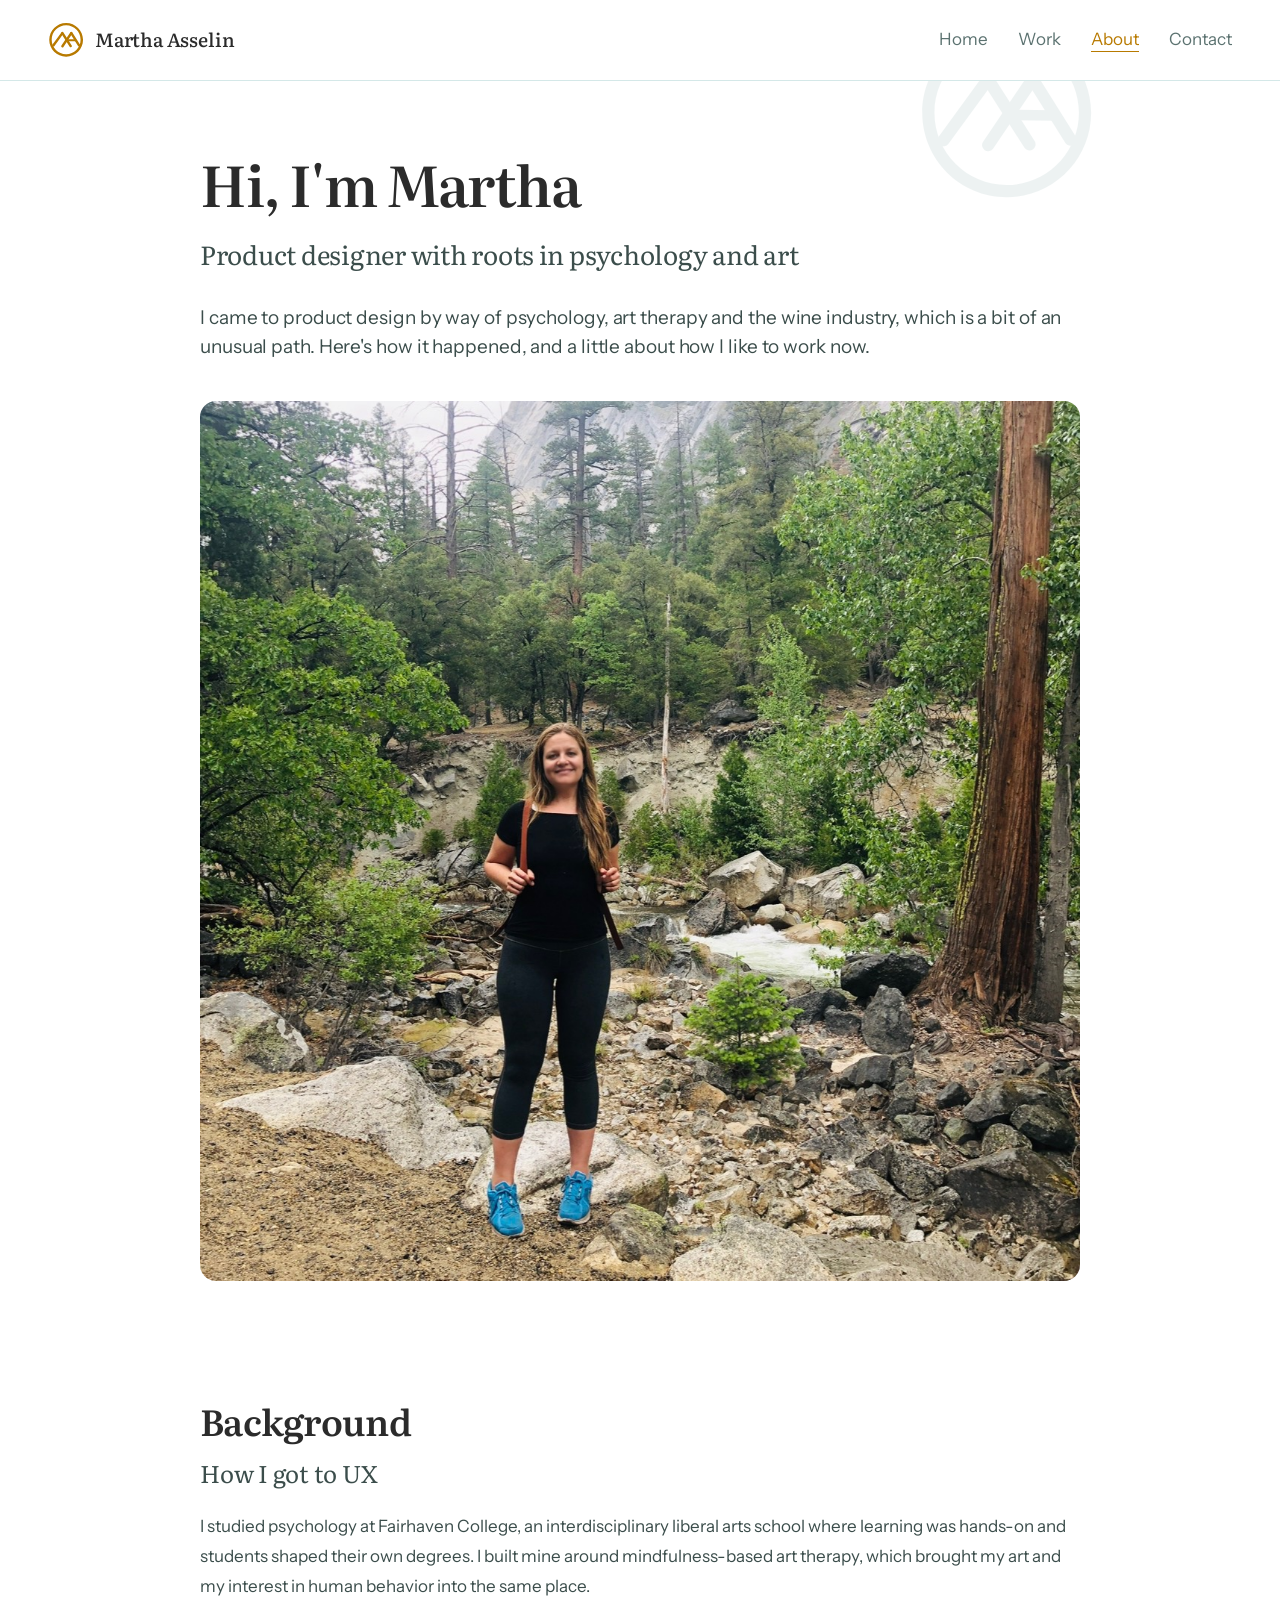
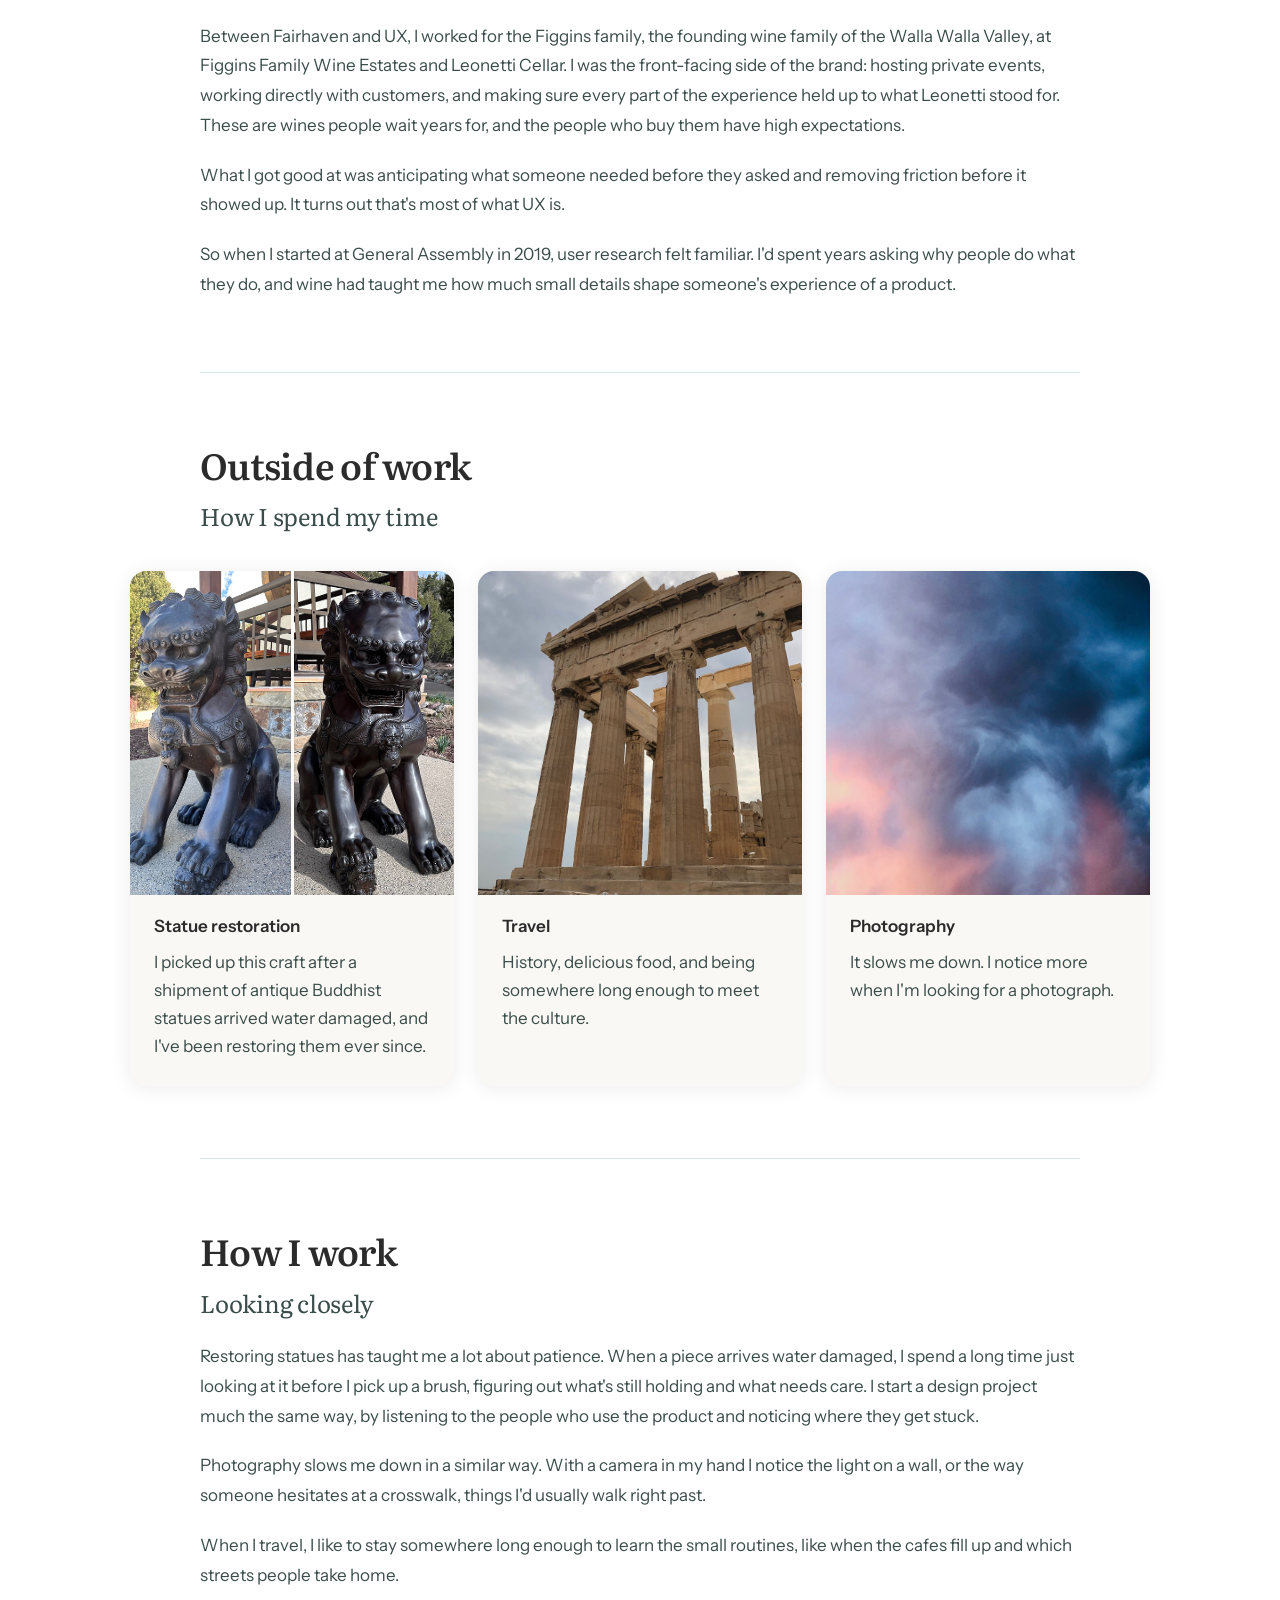
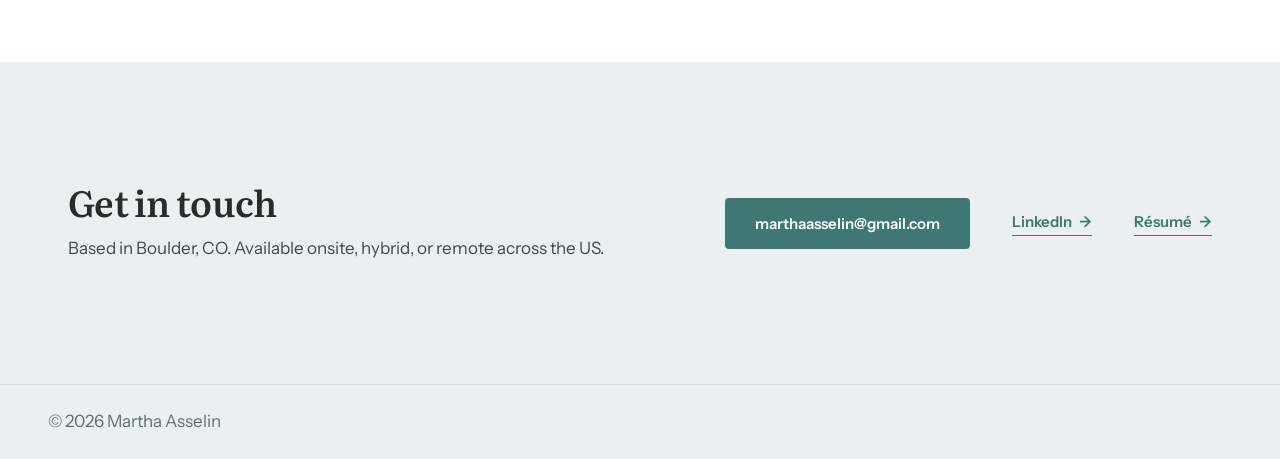
==== about.html @ d5407007 "Add View case study links to work cards, update card copy, bump CSS version Co-Authored-By: Claude S" ====
<!DOCTYPE html>
<html lang="en">
<head>
<meta charset="UTF-8">
<meta name="viewport" content="width=device-width, initial-scale=1.0">
<title>About, Martha Asselin</title>
<link rel="preconnect" href="https://fonts.googleapis.com">
<link rel="preconnect" href="https://fonts.gstatic.com" crossorigin>
<link rel="stylesheet" href="https://fonts.googleapis.com/css2?family=Literata:ital,opsz,wght@0,7..72,400;0,7..72,600;0,7..72,700;1,7..72,400&family=Instrument+Sans:wght@400;500;600&display=swap">
<link rel="stylesheet" href="assets/css/main.css?v=48">
<link rel="icon" type="image/svg+xml" href="favicon.svg">
<style>
  .outside-grid {
    display: grid;
    grid-template-columns: repeat(3, 1fr);
    gap: 24px;
  }
  .outside-card {
    border-radius: var(--radius);
    overflow: hidden;
    box-shadow: 0 2px 20px rgba(0,0,0,.08);
  }
  /* Color themes — unified warm card fill */
  .outside-card.theme-bronze,
  .outside-card.theme-earth,
  .outside-card.theme-sky    { background: #FAF8F4; }

  /* Side-by-side image pair */
  .outside-img-pair {
    display: grid;
    grid-template-columns: 1fr 1fr;
    gap: 3px;
    aspect-ratio: 1 / 1;
    overflow: hidden;
  }
  .outside-img-pair > div { overflow: hidden; }
  .outside-img-pair img {
    width: 100%; height: 100%;
    object-fit: cover;
    display: block;
    transition: transform .4s ease;
  }
  .outside-card:hover .outside-img-pair img { transform: scale(1.04); }

  /* Single image */
  .outside-img {
    width: 100%;
    aspect-ratio: 1 / 1;
    overflow: hidden;
  }
  .outside-img img {
    width: 100%; height: 100%;
    object-fit: cover;
    display: block;
    transition: transform .4s ease;
  }
  .outside-card:hover .outside-img img { transform: scale(1.04); }

  .outside-body { padding: 20px 24px 26px; }
  .outside-card h3 {
    color: var(--ink);
    line-height: 1.35;
    margin-bottom: 10px;
  }
  .outside-card p {
    line-height: 1.65;
    color: var(--slate);
    margin: 0;
  }
  @media (max-width: 720px) {
    .outside-grid { grid-template-columns: 1fr; }
  }
</style>
</head>
<body>

<nav class="nav-home" id="mainNav">
  <a href="index.html" class="nav-logo">
    <svg width="36" height="36" viewBox="0 0 1032 1034" xmlns="http://www.w3.org/2000/svg" style="display:block;flex-shrink:0;">
      <path d="M520 60.5V95.5C749.198 95.5 935 281.302 935 510.5H970H1005C1005 242.642 787.858 25.5 520 25.5V60.5ZM970 510.5H935C935 739.698 749.198 925.5 520 925.5V960.5V995.5C787.858 995.5 1005 778.358 1005 510.5H970ZM520 960.5V925.5C290.802 925.5 105 739.698 105 510.5H70H35C35 778.358 252.142 995.5 520 995.5V960.5ZM70 510.5H105C105 281.302 290.802 95.5 520 95.5V60.5V25.5C252.142 25.5 35 242.642 35 510.5H70Z" fill="#B87A00"/>
      <line x1="157.353" y1="667.597" x2="406.097" y2="326.647" stroke="#B87A00" stroke-width="70" stroke-linecap="round"/>
      <path d="M670 319.5L887 664.5" stroke="#B87A00" stroke-width="70" stroke-linecap="round" fill="none"/>
      <line x1="666.449" y1="320.587" x2="413.587" y2="695.551" stroke="#B87A00" stroke-width="70" stroke-linecap="round"/>
      <line x1="520.44" y1="522.003" x2="794.439" y2="526.018" stroke="#B87A00" stroke-width="60"/>
      <line x1="413.32" y1="318.23" x2="650.73" y2="691.18" stroke="#B87A00" stroke-width="70" stroke-linecap="round"/>
    </svg>
    <span class="nav-name">Martha Asselin</span>
  </a>
  <div class="nav-right">
    <ul class="nav-links">
      <li><a href="index.html">Home</a></li>
      <li><a href="index.html#work">Work</a></li>
      <li><a href="about.html" class="active">About</a></li>
      <li><a href="index.html#contact">Contact</a></li>
    </ul>
  </div>
  <div class="progress-bar" id="progressBar"></div>
</nav>

<!-- INTRO -->
<div class="case-hero reveal" style="padding-bottom: 16px">
  <h1 class="t-display">Hi, I'm Martha</h1>
  <p class="t-subtitle">Product designer with roots in psychology and art</p>
  <p class="lead t-intro" style="margin-bottom: 0">I came to product design by way of psychology, art therapy and the wine industry, which is a bit of an unusual path. Here's how it happened, and a little about how I like to work now.</p>
</div>

<!-- HIKING PHOTO -->
<div class="img-full reveal ab-pad" style="margin-top: 24px; max-width: var(--max); padding: 0 40px;">
  <img src="assets/images/about-hero.jpg" alt="Martha Asselin" style="width: 100%; display: block; aspect-ratio: 1 / 1; object-fit: cover; object-position: center bottom;">
</div>

<!-- BACKGROUND -->
<div class="case-section reveal" style="padding-top:64px;">
  <h2 class="t-heading">Background</h2>
  <h3 class="t-subtitle">How I got to UX</h3>
  <p class="t-body">I studied psychology at Fairhaven College, an interdisciplinary liberal arts school where learning was hands-on and students shaped their own degrees. I built mine around mindfulness-based art therapy, which brought my art and my interest in human behavior into the same place.</p>
  <p class="t-body">Between Fairhaven and UX, I worked for the Figgins family, the founding wine family of the Walla Walla Valley, at Figgins Family Wine Estates and Leonetti Cellar. I was the front-facing side of the brand: hosting private events, working directly with customers, and making sure every part of the experience held up to what Leonetti stood for. These are wines people wait years for, and the people who buy them have high expectations.</p>
  <p class="t-body">What I got good at was anticipating what someone needed before they asked and removing friction before it showed up. It turns out that's most of what UX is.</p>
  <p class="t-body">So when I started at General Assembly in 2019, user research felt familiar. I'd spent years asking why people do what they do, and wine had taught me how much small details shape someone's experience of a product.</p>
</div>

<div class="divider"><hr></div>

<!-- OUTSIDE WORK -->
<div class="case-section reveal" style="padding-bottom:16px">
  <h2 class="t-heading">Outside of work</h2>
  <h3 class="t-subtitle">How I spend my time</h3>
</div>

<div class="reveal ab-pad" style="max-width:1100px;margin:0 auto 72px;padding:0 40px;">
  <div class="outside-grid">

    <div class="outside-card theme-bronze">
      <div class="outside-img-pair">
        <div><img src="assets/images/outside-statue-1.jpg" alt="Buddhist statue restoration"></div>
        <div><img src="assets/images/outside-statue-2.jpg" alt="Buddhist statue restoration"></div>
      </div>
      <div class="outside-body">
        <h3 class="t-subhead">Statue restoration</h3>
        <p class="t-body">I picked up this craft after a shipment of antique Buddhist statues arrived water damaged, and I've been restoring them ever since.</p>
      </div>
    </div>

    <div class="outside-card theme-earth">
      <div class="outside-img">
        <img src="assets/images/outside-travel.jpg" alt="Travel in Athens, Greece">
      </div>
      <div class="outside-body">
        <h3 class="t-subhead">Travel</h3>
        <p class="t-body">History, delicious food, and being somewhere long enough to meet the culture.</p>
      </div>
    </div>

    <div class="outside-card theme-sky">
      <div class="outside-img">
        <img src="assets/images/outside-photography.jpg" alt="Photography">
      </div>
      <div class="outside-body">
        <h3 class="t-subhead">Photography</h3>
        <p class="t-body">It slows me down. I notice more when I'm looking for a photograph.</p>
      </div>
    </div>

  </div>
</div>

<div class="divider"><hr></div>

<!-- HOW I WORK -->
<div class="case-section reveal">
  <h2 class="t-heading">How I work</h2>
  <h3 class="t-subtitle">Looking closely</h3>
<p class="t-body">Restoring statues has taught me a lot about patience. When a piece arrives water damaged, I spend a long time just looking at it before I pick up a brush, figuring out what's still holding and what needs care. I start a design project much the same way, by listening to the people who use the product and noticing where they get stuck.</p>
<p class="t-body">Photography slows me down in a similar way. With a camera in my hand I notice the light on a wall, or the way someone hesitates at a crosswalk, things I'd usually walk right past.</p>
<p class="t-body">When I travel, I like to stay somewhere long enough to learn the small routines, like when the cafes fill up and which streets people take home.</p>
</div>

<section class="contact" id="contact">
  <div class="contact-inner">
    <div class="contact-left reveal">
      <h2 class="t-heading">Get in touch</h2>
      <p class="contact-sub t-body">Based in Boulder, CO. Available onsite, hybrid, or remote across the US.</p>
    </div>
    <div class="contact-actions reveal d2">
      <a href="mailto:marthaasselin@gmail.com" class="contact-email-btn t-action">marthaasselin@gmail.com</a>
      <a href="https://www.linkedin.com/in/martha-asselin/" target="_blank" rel="noopener" class="contact-text-link t-action">LinkedIn</a>
      <a href="assets/Martha_Asselin_Product_Design_Resume.pdf" target="_blank" rel="noopener" class="contact-text-link t-action">R&eacute;sum&eacute;</a>
    </div>
  </div>
</section>

<footer>
  <span>&copy; 2026 Martha Asselin</span>

</footer>

<script>
  function copyEmail() {
    navigator.clipboard.writeText('marthaasselin@gmail.com').then(() => {
      let t = document.getElementById('copyToast');
      if (!t) { t = document.createElement('div'); t.id = 'copyToast'; t.className = 'copy-toast'; document.body.appendChild(t); }
      t.textContent = 'Copied: marthaasselin@gmail.com';
      t.classList.add('show');
      clearTimeout(t._timer);
      t._timer = setTimeout(() => t.classList.remove('show'), 2400);
    }).catch(() => { window.location.href = 'mailto:marthaasselin@gmail.com'; });
  }

  window.addEventListener('scroll', () => {
    document.getElementById('mainNav').classList.toggle('scrolled', window.scrollY > 60);
    const pct = window.scrollY / (document.body.scrollHeight - window.innerHeight) * 100;
    document.getElementById('progressBar').style.width = pct + '%';
  }, { passive: true });

  const obs = new IntersectionObserver(entries => {
    entries.forEach(e => { if (e.isIntersecting) e.target.classList.add('visible'); });
  }, { threshold: 0.07, rootMargin: '0px 0px -28px 0px' });
  document.querySelectorAll('.reveal').forEach(el => obs.observe(el));
</script>
</body>
</html>
---- assets/css/main.css ----
/* ============================================================
   Martha Asselin Portfolio — Design System
   ============================================================ */

*, *::before, *::after { margin: 0; padding: 0; box-sizing: border-box; }

html { max-width: 100%; overflow-x: hidden; }
body { overflow-x: hidden; max-width: 100%; }

:root {
  /* ── Core palette ── */
  --ink:          #2B2B2B;
  --heading:      #2B2B2B;
  --slate:        #3B4D4B;
  --mist:         #5B7270;
  --teal:         #3D7872;
  --teal-light:   #4e8f8a;
  --teal-deep:    #2F625D;
  --teal-pale:    #d4e8e8;
  --gold:         #B87A00;   /* outcome numerals ≥24px; links on dark bands; logo */
  --amber-hover:  #D99A1F;   /* amber link hover on dark bands */
  --amber-deep:   #8F5D00;   /* small text links on light grounds */
  --amber-deep-hover: #7A4F00;
  --gold-pale:    #f0deb0;
  --olive:        #4a5a28;
  --olive-pale:   #dde5cc;
  --paper:        #FFFFFF;
  --cream:        #FFFFFF;
  --cream-dark:   #EDE8E1;
  --mid:          #3B4D4B;   /* alias → slate */
  --mid-on-dark:  #B2C4C2;
  --muted:        #5B7270;   /* alias → mist */
  --light:        #8AB8B3;
  --white:        #FFFFFF;
  --band:         #F2F2F2;
  --mint:         #8AB8B3;
  --on-dark:      #E8F0EF;
  --on-dark-2:    #B2C4C2;
  --on-dark-muted: #8BA3A1;
  --hairline:     #E2DDD4;
  --tag-fill:     #E4E6DF;
  --card-fill:    #FAF8F4;
  /* ── Type ── */
  --serif:        'Literata', Georgia, 'Times New Roman', serif;
  --sans:         'Instrument Sans', system-ui, -apple-system, sans-serif;
  /* ── Unified radius ── */
  --radius:       16px;
  /* ── Spacing ── */
  --section-gap:  120px;
  --gutter:        48px;
  --sub-gap:       72px;
  --content-gap:   64px;
  /* ── Case study layout ── */
  --max:          960px;
  --home-max:     1240px;
  --case-gutter:   40px;
  /* ── Surface tint ── */
  --surface-tint: #EAF0F0;
}

html { scroll-behavior: smooth; }
body {
  background: #ffffff; color: var(--slate);
  font-family: var(--sans); font-size: 17px; font-weight: 400; line-height: 1.75;
  overflow-x: hidden; cursor: default;
  -webkit-font-smoothing: antialiased; text-rendering: optimizeLegibility;
}
a, button, label, [role="button"] { cursor: default; }


/* ============================================================
   FOCUS STATES
   ============================================================ */
:focus { outline: none; }
:focus-visible {
  outline: 2px solid var(--teal);
  outline-offset: 2px;
  border-radius: 2px;
}

/* ============================================================
   PROGRESS BAR
   ============================================================ */
.progress-bar {
  position: fixed; top: 0; left: 0; height: 2px;
  background: var(--gold);
  z-index: 200; width: 0%; transition: width .1s linear;
}


/* ============================================================


/* ============================================================
   NAV — Homepage (fixed)
   ============================================================ */
nav.nav-home {
  display: flex; justify-content: space-between; align-items: center;
  padding: 22px max(var(--gutter), calc((100vw - 1400px) / 2 + var(--gutter)));
  border-bottom: 1px solid var(--teal-pale);
  background: var(--white);
  position: fixed; top: 0; left: 0; right: 0; z-index: 100;
  transition: box-shadow .35s, background .35s;
}
nav.nav-home.scrolled {
  box-shadow: 0 1px 0 var(--teal-pale), 0 4px 28px rgba(26,40,40,.07);
  background: rgba(255,255,255,.96);
  backdrop-filter: blur(14px);
}
.nav-logo { display: flex; align-items: center; gap: 11px; text-decoration: none; }
.nav-logo svg { }
.nav-name { font-family: var(--serif); font-size: 19px; font-weight: 500; letter-spacing: -0.01em; color: var(--ink); }
.nav-right { display: flex; align-items: center; gap: 40px; }
.nav-links { display: flex; gap: 30px; list-style: none; }
.nav-links a { color: var(--mist); text-decoration: none; position: relative; padding-bottom: 3px; transition: color .15s ease; }
.nav-links a::after { content: ''; position: absolute; bottom: 0; left: 0; width: 0; height: 1px; background: currentColor; transition: width .25s ease; }
.nav-links a:hover { color: var(--gold); }
.nav-links a:hover::after { width: 100%; }
.nav-links a.active { color: var(--gold); }
.nav-links a.active::after { width: 100%; }
.nav-dot { width: 7px; height: 7px; border-radius: 50%; background: var(--gold); animation: pulse 2.5s ease-in-out infinite; }
@keyframes pulse { 0%,100%{opacity:1;transform:scale(1)} 50%{opacity:.4;transform:scale(.8)} }


/* ============================================================
   NAV — Case Study (sticky)
   ============================================================ */
nav.nav-case {
  display: flex; justify-content: space-between; align-items: center;
  padding: 20px var(--gutter);
  border-bottom: 1px solid var(--teal-pale);
  background: var(--white);
  position: sticky; top: 0; z-index: 100;
}
.nav-back {
  color: var(--heading); text-decoration: none;
  display: flex; align-items: center; gap: 8px; transition: color .2s;
}
.nav-back:hover { color: var(--gold); }
.nav-back::before { content: '←'; font-size: 14px; display: inline-block; transition: transform .25s cubic-bezier(.34,1.56,.64,1); }
.nav-back:hover::before { transform: translateX(-4px); }
.nav-case-name {
  color: var(--ink); letter-spacing: -.01em; text-decoration: none;
  display: flex; align-items: center; gap: 10px;
}
.nav-case-name svg { flex-shrink: 0; }
.nav-next {
  color: var(--heading); text-decoration: none;
  display: flex; align-items: center; gap: 8px; transition: color .2s;
}
.nav-next:hover { color: var(--gold); }
.nav-next::after { content: '→'; font-size: 14px; display: inline-block; transition: transform .25s cubic-bezier(.34,1.56,.64,1); }
.nav-next:hover::after { transform: translateX(4px); }


/* ============================================================
   REVEAL
   ============================================================ */
.reveal { opacity: 0; transform: translateY(24px); transition: opacity .7s ease, transform .7s ease; }
.reveal.visible { opacity: 1; transform: translateY(0); }
.d1 { transition-delay: .1s; }
.d2 { transition-delay: .22s; }
.d3 { transition-delay: .34s; }
.d4 { transition-delay: .46s; }


/* ============================================================
   HERO
   ============================================================ */
.hero-wrap { max-width: var(--home-max); margin: 0 auto; padding: 0 var(--gutter); }
.hero {
  display: grid; grid-template-columns: 1fr 300px; gap: 64px;
  align-items: center; padding: 120px 0 0;
}
.hero-left {
  display: flex; flex-direction: column; margin-bottom: 48px;
}
.hero-left > * { margin-top: 0; margin-bottom: 0; }

@keyframes fadeUp { from{opacity:0;transform:translateY(18px)} to{opacity:1;transform:translateY(0)} }

.hero h1 {
  margin: 0 0 28px; max-width: 660px;
  color: var(--ink); opacity: 0; animation: fadeUp .8s .35s forwards;
}
.hero h1 em { font-style: normal; color: inherit; font-weight: 600; }

.hero-sub {
  color: var(--slate); max-width: 480px; margin: 0;
  opacity: 0; animation: fadeUp .7s .6s forwards;
}
.hero-ctas {
  display: flex; gap: 20px; align-items: center;
  opacity: 0; animation: fadeUp .7s .78s forwards;
}

.btn-primary {
  background: var(--teal); color: var(--white); padding: 15px 32px;
  text-decoration: none;
  display: inline-flex; align-items: center;
  border-radius: 4px; border: none;
  transition: background .25s ease, transform .22s cubic-bezier(.34,1.56,.64,1), box-shadow .25s ease;
}
.btn-primary:hover {
  background: var(--teal-light);
  transform: translateY(-2px);
  box-shadow: 0 8px 20px rgba(45,107,107,.28);
}
.btn-primary:active {
  transform: scale(0.97);
  transition-duration: .08s;
  box-shadow: none;
}
.btn-primary span { position: static; }

.btn-secondary {
  color: var(--teal); text-decoration: none;
  display: inline-flex; align-items: center; gap: 6px;
  border: 1px solid #d6d0c5; border-radius: 4px;
  transition: color .2s; white-space: nowrap;
}
.btn-secondary::after { content: '→'; font-size: 15px; display: inline-block; transition: transform .25s cubic-bezier(.34,1.56,.64,1); }
.btn-secondary:hover { color: var(--gold); }
.btn-secondary:hover::after { transform: translateX(5px); }


/* ============================================================
   HERO PHOTO
   ============================================================ */
.hero-photo-wrap { position: relative; opacity: 0; animation: fadeUp .9s .35s forwards; display: flex; flex-direction: column; margin-top: 40px; }
.photo-clip { overflow: hidden; border-radius: var(--radius); position: relative; flex: 1; border: 1px solid var(--teal-pale); }
.hero .photo-clip { max-height: 380px; }
.hero-photo { width: 100%; height: 100%; object-fit: cover; object-position: center top; display: block; }

.photo-overlay {
  position: absolute; inset: 0;
  background: linear-gradient(to top, rgba(26,40,40,.65) 0%, rgba(26,40,40,.18) 55%, transparent 100%);
  border-radius: var(--radius); opacity: 0; transition: opacity .4s ease;
  display: flex; flex-direction: column; justify-content: flex-end;
  padding: 28px; pointer-events: none;
}
.photo-clip:hover .photo-overlay { opacity: 1; }

.overlay-card {
  transform: translateY(12px);
  transition: transform .4s cubic-bezier(.22,1,.36,1), opacity .4s ease;
  opacity: 0; padding-left: 4px;
}
.photo-clip:hover .overlay-card { transform: translateY(0); opacity: 1; }

.overlay-tags { display: flex; gap: 8px; flex-wrap: wrap; }


/* ============================================================
   WORK SECTION
   ============================================================ */
.section { padding: var(--section-gap) var(--gutter); max-width: var(--home-max); margin: 0 auto; }
.section-header { margin-bottom: 40px; }
.section-header h2 { color: var(--ink); margin-bottom: 0; }




.proj-tags { display: flex; gap: 7px; margin-bottom: 13px; flex-wrap: wrap; }
.tag {
  color: var(--teal-deep); background: var(--tag-fill); border: none;
  padding: 5px 12px; border-radius: 3px;
}

.proj-title { margin-bottom: 11px; color: var(--ink); }
.proj-desc { color: var(--slate); max-width: 450px; }
.proj-meta { color: var(--mist); margin-top: 15px; }
.proj-arrow { position: absolute; top: 10px; right: 10px; font-size: 18px; color: var(--gold); opacity: 0; transition: all .25s; }

.proj-visual {
  height: 240px; border-radius: var(--radius); overflow: hidden;
  position: relative; transition: transform .35s ease, box-shadow .35s ease;
  background: var(--cream-dark);
}
.proj-visual img { position: absolute; inset: 0; width: 100%; height: 100%; object-fit: cover; object-position: center top; display: block; }
.vis-01 { background: #f6f6f6; }
.proj-visual.vis-01 img { inset: 24px; width: calc(100% - 48px); height: calc(100% - 48px); object-fit: contain; object-position: center; }
.vis-02 { background: var(--olive-pale); }
.vis-03 { background: var(--gold-pale); }


/* ============================================================
   SELECTED WORK — ROW CARDS
   ============================================================ */
.work-intro { max-width: 720px; padding-bottom: 32px; }
.work-intro .eyebrow { margin-bottom: 16px; }
.work-intro h2 { color: var(--ink); margin: 0 0 16px; }
.work-intro-body { color: var(--slate); margin: 0; }

.work-row {
  display: grid; gap: 44px; align-items: center;
  padding: 40px;
  background: var(--white);
  border: 1px solid var(--teal-pale);
  border-radius: 12px;
  min-height: 270px;
  margin-bottom: 12px;
  box-shadow: inset 3px 0 0 transparent;
  transition: background-color 0.25s ease, box-shadow 0.25s ease, opacity 0.7s ease, transform 0.7s ease;
  cursor: pointer;
  text-decoration: none; color: inherit;
}
.work-row:hover { background: var(--surface-tint); }
.work-row:active { background: #E1EAEA; }
.work-row:focus-visible { background: var(--surface-tint); outline: 2px solid var(--teal); outline-offset: 2px; }
.work-row--odd  { grid-template-columns: 1fr 420px; }
.work-row--even { grid-template-columns: 420px 1fr; }
.work-row--odd:hover  .row-text { transform: translateX(6px); }
.work-row--even:hover .row-text { transform: translateX(-6px); }

.row-text { display: flex; flex-direction: column; gap: 15px; transition: transform 0.25s ease; }
.row-tags { display: flex; gap: 7px; flex-wrap: wrap; }
.row-tag {
  color: var(--teal-deep); background: var(--tag-fill);
  padding: 5px 12px; border-radius: 3px;
}
.row-text h3 { color: var(--ink); margin: 0; }
.row-text p { color: var(--slate); margin: 0; }
.row-outcome { display: flex; align-items: baseline; gap: 10px; padding-top: 3px; }
.row-outcome-num { color: var(--gold); }
.row-outcome-label { color: var(--slate); }
.row-status { display: flex; align-items: center; gap: 9px; padding-top: 3px; }
.status-dot { width: 7px; height: 7px; border-radius: 50%; background: var(--teal); flex-shrink: 0; }
.status-label { color: var(--slate); }
.row-link-row { display: flex; align-items: center; gap: 20px; padding-top: 7px; }
.case-link {
  color: var(--teal); text-decoration: none;
  border-bottom: 1px solid var(--teal); padding-bottom: 3px;
  display: inline-flex; align-items: center; gap: 7px;
  transition: color .15s ease, border-color .15s ease;
}
.case-link::after { content: '→'; display: inline-block; transition: transform .2s ease; }
.case-link:hover,
.work-row:hover .case-link { color: var(--gold); border-color: var(--gold); }
.case-link:hover::after,
.work-row:hover .case-link::after { transform: translateX(4px); }
.case-link:active { color: var(--gold); border-color: var(--gold); }
.row-meta { color: var(--mist); }
.row-image { align-self: stretch; overflow: hidden; border-radius: var(--radius); }
.row-img {
  width: 100%; height: 100%; min-height: 280px;
  object-fit: cover; object-position: center;
  display: block;
  transition: transform 0.25s ease;
}
.work-row:hover .row-img { transform: scale(1.04); }


/* ============================================================
   APPROACH
   ============================================================ */
.approach { background: var(--band); color: var(--ink); padding: var(--section-gap) var(--gutter); }
.approach-inner { max-width: var(--home-max); margin: 0 auto; padding: 0 var(--gutter); display: grid; grid-template-columns: 1fr 1fr; gap: 88px; align-items: start; }
.approach h2 { color: var(--ink); }
.approach h2 em { font-style: normal; color: inherit; font-weight: 600; }
.approach-right p { color: var(--slate); margin-bottom: 22px; }
.approach-right p strong { color: var(--ink); font-weight: 500; }
.approach-pills { display: flex; flex-wrap: wrap; gap: 8px; margin-top: 32px; }
.pill {
  border: 1px solid rgba(0,0,0,.16); color: var(--slate);
  padding: 5px 14px; border-radius: 20px;
  background: transparent; cursor: default;
}


/* ============================================================
   HOMEPAGE SKILLS SECTION
   ============================================================ */
.hp-skills { background: var(--cream); padding: var(--section-gap) 0; }
.hp-skills-inner { max-width: var(--home-max); margin: 0 auto; padding: 0 var(--gutter); }
.hp-skills h2 { color: var(--heading); margin-bottom: 40px; }
.hp-skills .skills-grid { display: grid; grid-template-columns: 1fr 1fr; gap: 20px; margin-top: 0; }
.hp-skills .skill-card {
  background: var(--white); border: 1px solid var(--teal-pale);
  border-radius: 16px; padding: 32px;
}
.hp-skills .skill-header {
  display: flex; align-items: center; gap: 12px; margin-bottom: 14px;
}
.hp-skills .skill-header svg { width: 22px; height: 22px; flex-shrink: 0; color: var(--teal-deep); }
.hp-skills .skill-title { color: var(--ink); margin-bottom: 0; }
.hp-skills .skill-desc { color: var(--slate); }

@media (max-width: 768px) {
  .hp-skills-inner { padding: 0 24px; }
  .hp-skills .skills-grid { grid-template-columns: 1fr; }
  .hp-skills .skill-card { padding: 24px; }
}
@media (max-width: 390px) {
  .hp-skills-inner { padding: 0 20px; }
  .hp-skills .skill-card { padding: 20px; }
}


/* ============================================================
   ABOUT STRIP
   ============================================================ */
.about-strip {
  padding: 88px var(--gutter); max-width: var(--home-max); margin: 0 auto;
  display: grid; grid-template-columns: 1fr; gap: 64px;
  align-items: center; border-bottom: 1px solid var(--teal-pale);
}
.about-photo { width: 100%; aspect-ratio: 1/1; object-fit: cover; object-position: center top; border-radius: var(--radius); transform: scaleX(-1); transition: none !important; }
.about-right h3, .about-right h2 { margin-bottom: 18px; color: var(--ink); }
.about-right h3 em, .about-right h2 em { font-style: normal; color: inherit; font-weight: 600; }
.about-right p { color: var(--slate); margin-bottom: 16px; }
.about-link {
  color: var(--teal-deep); text-decoration: none;
  display: inline-flex; align-items: center; gap: 7px;
  border-bottom: 1px solid var(--teal-deep); padding-bottom: 3px;
  transition: color .15s ease, border-color .15s ease;
}
.about-link::after { content: '→'; display: inline-block; transition: transform .2s ease; }
.about-link:hover { color: var(--gold); border-color: var(--gold); }
.about-link:hover::after { transform: translateX(4px); }
.about-link:active { color: var(--gold); border-color: var(--gold); }


/* ============================================================
   CONTACT
   ============================================================ */
.contact {
  background: var(--surface-tint);
  padding: var(--section-gap) 0;
}
.contact-inner {
  max-width: var(--home-max); margin: 0 auto; padding: 0 var(--gutter);
  display: grid; grid-template-columns: 1fr auto; gap: 60px; align-items: center;
}
.contact-left h2 { margin-bottom: 12px; color: var(--ink); }
.contact-sub { color: var(--slate); margin: 0; }
.contact-actions { display: flex; align-items: center; gap: 42px; flex-shrink: 0; }
.contact-email-btn {
  display: inline-block;
  background: var(--teal); color: var(--paper);
  padding: 15px 30px; border-radius: 4px;
  text-decoration: none; white-space: nowrap;
  transition: background .2s ease;
}
.contact-email-btn:hover { background: var(--teal-deep); }
.contact-text-link {
  color: var(--teal); text-decoration: none;
  display: inline-flex; align-items: center; gap: 7px;
  border-bottom: 1px solid var(--teal); padding-bottom: 3px;
  transition: color .15s ease, border-color .15s ease;
}
.contact-text-link::after { content: '→'; display: inline-block; transition: transform .2s ease; }
.contact-text-link:hover { color: var(--gold); border-color: var(--gold); }
.contact-text-link:hover::after { transform: translateX(4px); }
.contact-text-link:active { color: var(--gold); border-color: var(--gold); }





/* ============================================================
   FOOTER
   ============================================================ */
footer {
  background: var(--surface-tint); padding: 22px var(--gutter);
  display: flex; justify-content: space-between; align-items: center;
  color: var(--mist);
  border-top: 1px solid #CADAD7;
}
.footer-linkedin {
  color: var(--teal-deep); text-decoration: none;
  display: inline-flex; align-items: center; gap: 7px;
  border-bottom: 1px solid var(--teal-deep); padding-bottom: 3px;
  transition: color .15s ease, border-color .15s ease;
}
.footer-linkedin:hover { color: var(--gold); border-color: var(--gold); }


/* ============================================================
   TYPE SYSTEM — 13 roles
   ============================================================ */

/* Serif — 24px and above only */
.t-display  { font: 600 clamp(40px, 4.5vw, 56px)/1.05 var(--serif); letter-spacing: -0.025em; color: var(--ink); }
.t-heading  { font: 600 clamp(28px, 3vw, 36px)/1.1 var(--serif); letter-spacing: -0.02em; color: var(--ink); }
.t-title    { font: 600 clamp(24px, 2.4vw, 28px)/1.2 var(--serif); letter-spacing: -0.015em; color: var(--ink); }
.t-subtitle { font: 400 24px/1.3 var(--serif); letter-spacing: -0.01em; color: var(--slate); }
.t-display + .t-subtitle { font-size: clamp(24px, 2.2vw, 26px); }
.t-quote    { font: italic 400 clamp(24px, 2.2vw, 26px)/1.35 var(--serif); letter-spacing: -0.01em; color: var(--ink); }
.t-numeral  { font: 600 30px/1 var(--serif); color: var(--gold); }

/* Sans — unchanged */
.t-intro    { font: 400 19px/1.55 var(--sans); letter-spacing: -0.005em; color: var(--slate); }
.t-body     { font: 400 17px/1.75 var(--sans); color: var(--slate); }
.t-subhead  { font: 600 17px/1.4 var(--sans); color: var(--ink); }
.t-label    { font: 600 15px/1.4 var(--sans); color: var(--ink); }
.t-action   { font: 600 15px/1.4 var(--sans); }
.t-nav      { font: 500 14px/1.4 var(--sans); }
.t-meta     { font: 400 13px/1.6 var(--sans); letter-spacing: 0.02em; color: var(--mist); }
.t-strip    { font: 600 12px/1.4 var(--sans); letter-spacing: 0.06em; text-transform: uppercase; color: var(--mist); }

/* On dark bands */
.on-dark .t-display,
.on-dark .t-heading,
.on-dark .t-title,
.on-dark .t-quote    { color: var(--ink); }
.on-dark .t-subtitle { color: var(--slate); }
.on-dark .t-body,
.on-dark .t-intro    { color: var(--slate); }
.on-dark .t-label    { color: var(--teal-deep); }

@media (max-width: 390px) {
  .t-display  { font-size: 40px; }
  .t-heading  { font-size: 28px; }
  .t-title, .t-subtitle { font-size: 24px; }
  .t-intro    { font-size: 18px; }
  .t-body     { font-size: 16px; }
}

.case-hero { max-width: var(--max); margin: 0 auto; padding: calc(82px + var(--sub-gap)) var(--case-gutter) 48px; position: relative; overflow: visible; }
.case-hero::before {
  content: '';
  position: absolute; top: 24px; right: 24px;
  width: 180px; height: 180px;
  background: url('../images/ma-mark-teal.svg') center / contain no-repeat;
  opacity: 0.08;
  pointer-events: none;
}
.case-hero h1 { margin-bottom: 24px; color: var(--ink); }
.case-hero h1 em { font-style: normal; color: inherit; }
.case-hero .t-subtitle { margin: 0 0 32px; }
.case-hero .lead { max-width: none; margin-bottom: 48px; }

.meta-row { display: grid; grid-template-columns: repeat(4,1fr); border-top: 1px solid var(--teal-pale); border-bottom: 1px solid var(--teal-pale); }
.meta-item { padding: 20px 0; border-right: 1px solid var(--teal-pale); }
.meta-item:last-child { border-right: none; }
.meta-label { color: var(--mist); margin-bottom: 6px; }
.meta-value { color: var(--slate); line-height: 1.5; }

/* Hero — widest, anchors the page */
.img-full { max-width: 1100px; margin: 56px auto; padding: 0 var(--case-gutter); overflow: hidden; }
.img-full img { width: 100%; display: block; border-radius: var(--radius); }

/* Multi-state mockup spreads */
.img-wide { max-width: 920px; margin: 48px auto; padding: 0 var(--case-gutter); overflow: hidden; }
.img-wide img { width: 100%; display: block; border-radius: var(--radius); }

/* Single screen / portrait mockup */
.img-contained { max-width: 640px; margin: 40px auto; padding: 0 var(--case-gutter); }
.img-contained img { width: 100%; display: block; border-radius: var(--radius); }
.img-caption { color: var(--mist); line-height: 1.5; margin-top: 12px; text-align: left; }
/* Figure captions hidden for now. The text stays in each page; delete this rule to bring them back. Captions marked .keep stay visible. */
.img-caption:not(.keep) { display: none; }

.img-two { max-width: var(--max); margin: 40px auto; padding: 0 var(--case-gutter); display: grid; grid-template-columns: 1fr 1fr; gap: 16px; }
.img-two img { width: 100%; display: block; border-radius: var(--radius); }

/* Brand / supporting illustrations */
.img-brand { max-width: var(--max); margin: 32px auto 48px; padding: 0 var(--case-gutter); }
.img-brand img { width: 100%; display: block; border-radius: var(--radius); }

/* Persona card */
.persona-wrap { max-width: var(--max); margin: 0 auto 48px; padding: 0 var(--case-gutter); }
.persona-card { background: var(--cream); border-radius: var(--radius); padding: 40px; }
.persona-top { display: flex; align-items: center; gap: 28px; margin-bottom: 32px; }
.persona-photo { width: 200px; height: 200px; border-radius: 50%; object-fit: cover; flex-shrink: 0; }
.persona-tag { color: var(--teal); margin-bottom: 8px; }
.persona-name { color: var(--ink); margin-bottom: 8px; }
.persona-role { color: var(--slate); margin: 0; }
.persona-stats { display: grid; grid-template-columns: repeat(3, 1fr); border-top: 1px solid var(--teal-pale); border-bottom: 1px solid var(--teal-pale); padding: 24px 0; margin-bottom: 28px; }
.persona-stat { padding: 0 24px; }
.persona-stat:first-child { padding-left: 0; }
.persona-stat + .persona-stat { border-left: 1px solid var(--teal-pale); }
.persona-stat-label { color: var(--heading); margin-bottom: 6px; }
.persona-stat-value { color: var(--ink); margin: 0; }
.persona-quote { color: var(--mid); margin: 0; }

/* Competitive audit */
.comp-audit { max-width: var(--max); margin: 0 auto 48px; padding: 0 var(--case-gutter); }
.comp-audit-label { color: var(--heading); margin-bottom: 20px; }
.comp-audit-grid { display: grid; grid-template-columns: repeat(3, 1fr); gap: 16px; }
.comp-card { background: var(--cream); border-radius: var(--radius); padding: 28px 22px; }
.comp-stat { margin-bottom: 12px; line-height: 1; }
.comp-num { color: var(--gold); letter-spacing: -.03em; }
.comp-denom { color: var(--mid); }
.comp-finding { color: var(--mid); line-height: 1.6; margin: 0; }

/* Research charts */
.charts-grid { display: grid; grid-template-columns: 1fr; gap: 32px; max-width: var(--max); margin: 0 auto 48px; padding: 0 var(--case-gutter); }
.chart-card { background: var(--cream); border-radius: var(--radius); padding: 36px 32px 28px; }
.chart-kicker { color: var(--heading); margin-bottom: 24px; text-align: left; }
.chart-canvas-wrap { position: relative; height: 340px; }
.chart-card .img-caption { text-align: center; margin-top: 16px; }

.case-section { max-width: var(--max); margin: 0 auto; padding: 0 var(--case-gutter) var(--sub-gap); }
.case-section h2,
.reflection h2              { margin: 0 0 16px; }
.case-section h2 em,
.reflection h2 em           { font-style: normal; color: inherit; }
h2 + .t-subtitle            { margin: 0 0 24px; }
.case-section p + .t-subtitle,
.case-section figure + .t-subtitle,
.case-section div + .t-subtitle { margin-top: var(--content-gap); }
.case-section .t-subtitle   { margin-bottom: 24px; }
.case-section p { color: var(--slate); margin-bottom: 20px; }
.case-section p strong { color: var(--ink); font-weight: 600; }
.case-section p:last-child { margin-bottom: 0; }

.divider { max-width: var(--max); margin: 0 auto var(--sub-gap); padding: 0 var(--case-gutter); }
.divider hr { border: none; border-top: 1px solid var(--teal-pale); }

.ai-callout { background: #F6F2EB; color: var(--ink); border-left: 3px solid var(--teal); border-radius: var(--radius); padding: 24px 28px; margin: 28px 0; }
.ai-label { color: var(--teal-deep); margin-bottom: 10px; display: flex; align-items: center; gap: 7px; }
.ai-callout p { color: var(--slate); margin: 0; }
.ai-callout p strong { color: var(--ink); font-weight: 600; }

.pull-quote { margin: 28px 0; }
.pull-quote p { color: var(--ink); margin: 0; }

.decisions { margin-top: 28px; }
.decision { padding: 24px 0; border-bottom: 1px solid var(--teal-pale); }
.decision:last-child { border-bottom: none; }
.decision .t-label          { margin-bottom: 8px; }
.decision h3,
.decision h4                { margin: 0 0 8px; color: var(--ink); }
.decision h3 em,
.decision h4 em             { font-style: normal; color: inherit; }
.decision p { color: var(--slate); margin: 0; }

.metric-list { display: grid; grid-template-columns: 1fr 1fr; gap: 10px; margin: 24px 0; }
.metric-item {
  background: var(--white); border: 1px solid var(--teal-pale); border-radius: 10px;
  padding: 12px 16px; color: var(--ink);
  display: flex; align-items: center; gap: 10px;
}
.metric-item::before { content: ''; width: 6px; height: 6px; border-radius: 50%; background: var(--teal-light); flex-shrink: 0; }

.outcomes-grid { display: grid; grid-template-columns: 1fr 1fr; gap: 14px; margin-top: 28px; }
.outcome-card { background: var(--white); border: 1px solid var(--teal-pale); border-radius: var(--radius); padding: 24px; }
.outcome-num { color: var(--gold); margin-bottom: 8px; }
.outcome-num em { font-style: normal; color: inherit; }
.outcome-label { color: var(--slate); line-height: 1.3; }

.reflection { background: var(--surface-tint); color: var(--ink); padding: var(--sub-gap) 0; }
.reflection-inner { max-width: var(--max); margin: 0 auto; padding: 0 var(--case-gutter); }
.reflection h3 { color: var(--ink); }
.reflection p { color: var(--slate); margin-bottom: 20px; }
.reflection p strong { color: var(--ink); font-weight: 600; }

/* ============================================================
   ABOUT PAGE
   ============================================================ */
.about-availability {
  display: grid; grid-template-columns: repeat(4, 1fr); gap: 36px 28px;
  margin-top: 32px; padding-top: 32px; border-top: 1px solid var(--teal-pale);
}
.avail-group p { color: var(--mid); line-height: 1.9; display: block; margin-bottom: 0; }
.avail-label { color: var(--heading); margin-bottom: 10px; }
.avail-link { color: var(--teal); text-decoration: none; display: block; line-height: 1.9; transition: color .2s; }
.avail-link:hover { color: var(--gold); }
.about-contact {
  max-width: var(--max); margin: 0 auto; padding: var(--content-gap) var(--case-gutter);
  border-top: 1px solid var(--teal-pale);
}
.about-contact p, .about-contact h2 { color: var(--ink); margin-bottom: 20px; }

@media (max-width: 768px) {
  .about-availability { grid-template-columns: 1fr 1fr; gap: 24px; }
  .about-contact { padding: 48px var(--case-gutter); }
}
@media (max-width: 390px) {
  .about-availability { grid-template-columns: 1fr 1fr; gap: 20px; }
  .about-contact { padding: 40px 20px; }
}

/* Image placeholder */
.img-placeholder {
  width: 100%; background: var(--cream-dark); border-radius: var(--radius);
  border: 1px dashed var(--teal-pale);
  display: flex; align-items: center; justify-content: center;
  font-family: var(--sans); font-size: 10px; letter-spacing: .14em;
  text-transform: uppercase; color: var(--muted); text-align: center; padding: 40px;
}

.next-case { background: var(--paper); padding: var(--content-gap) var(--case-gutter); max-width: var(--max); margin: 0 auto; border-top: 0; display: flex; justify-content: space-between; align-items: center; }
.next-label { color: var(--ink); margin-bottom: 8px; }
.next-title { color: var(--ink); }
.next-title em { font-style: normal; color: inherit; }
.next-link {
  color: var(--teal); text-decoration: none;
  display: inline-flex; align-items: center; gap: 7px;
  border-bottom: 1px solid var(--teal); padding-bottom: 3px;
  transition: color .15s ease, border-color .15s ease; white-space: nowrap;
}
.next-link::after { content: '→'; display: inline-block; transition: transform .2s ease; }
.next-link:hover { color: var(--gold); border-color: var(--gold); }
.next-link:hover::after { transform: translateX(4px); }
.next-link:active { color: var(--gold); border-color: var(--gold); }
.next-link--external::after { content: '↗'; }


/* ============================================================
   RESPONSIVE — Tablet 768px
   ============================================================ */
@media (max-width: 768px) {
  :root { --section-gap: 80px; --gutter: 24px; --case-gutter: 24px; }

  /* Nav */
  nav.nav-home { padding: 16px var(--gutter); }
  nav.nav-case { padding: 16px var(--gutter); }
  .nav-links { gap: 22px; }

  /* Hero */
  .hero-wrap { padding: 0 var(--gutter); }
  .hero { grid-template-columns: 1fr; gap: 40px; padding: var(--section-gap) 0 0; }
  .hero-photo-wrap { order: -1; max-width: 320px; margin: 0 auto; }
  .photo-clip { flex: none; }
  .hero-photo { height: auto; aspect-ratio: 3/4; }
  .hero-label { margin: 0 0 22px; }
  .hero h1 { margin: 0 0 20px; }
  .hero-sub { margin: 0; }
  #work { padding-top: 56px !important; }

  /* Work section */
  .section { padding: var(--section-gap) 20px !important; }
  .section-header { margin-bottom: 28px !important; }

  /* Old project-row (kept for safety) */
  .project-row::before { display: none !important; }
  .project-row:hover { padding-left: 0 !important; background: none !important; }

  /* New work-row responsive */
  .work-row--odd,
  .work-row--even { grid-template-columns: 1fr; padding: 28px; gap: 20px; }
  .work-row--odd .row-image,
  .work-row--even .row-image { grid-row: 1; }
  .work-row--odd .row-text,
  .work-row--even .row-text { grid-row: 2; }
  .row-img { height: 220px; min-height: 220px; }
  .work-row--odd:hover  .row-text { transform: none; }
  .work-row--even:hover .row-text { transform: none; }

  /* Approach */
  .approach { padding: var(--section-gap) var(--gutter); }
  .approach-inner { grid-template-columns: 1fr; gap: 40px; }

  /* About */
  .about-strip { padding: var(--content-gap) var(--gutter); grid-template-columns: 1fr; gap: 32px; }
  .about-photo { max-width: 260px; aspect-ratio: 1/1; }

  /* Contact */
  .contact { padding: calc(var(--section-gap) - 40px) 0; }
  .contact-inner { grid-template-columns: 1fr; gap: 48px; }

  /* Skills */
  .hp-skills { padding: var(--section-gap) 0; }

  /* Palette / footer */
  .palette-strip { display: none; }
  footer { padding: 18px var(--gutter); }

  /* Case study */
  .case-hero { padding: calc(82px + 48px) var(--case-gutter) 40px; }
  .case-section h2, .reflection h2 { margin-bottom: 12px; }
  h2 + .t-subtitle { margin-bottom: 20px; }
  .case-section .t-subtitle { margin-bottom: 20px; }
  .case-section p + .t-subtitle,
  .case-section figure + .t-subtitle,
  .case-section div + .t-subtitle { margin-top: 48px; }
  .case-section { padding: 0 var(--case-gutter) 56px; }
  .img-full { padding: 0 var(--case-gutter); }
  .img-wide { padding: 0 var(--case-gutter); }
  .img-contained { padding: 0 var(--case-gutter); }
  .img-two { padding: 0 var(--case-gutter); grid-template-columns: 1fr; gap: 24px; }
  .img-brand { padding: 0 var(--case-gutter); max-width: 100%; }
  .charts-grid { padding: 0 var(--case-gutter); }
  .persona-wrap { padding: 0 var(--case-gutter); }
  .persona-card { padding: 28px; }
  .persona-stats { grid-template-columns: 1fr; gap: 16px; border-bottom: none; }
  .persona-stat { padding: 0; border-left: none !important; border-top: 1px solid var(--teal-pale); padding-top: 16px; }
  .persona-stat:first-child { border-top: none; padding-top: 0; }
  .comp-audit { padding: 0 var(--case-gutter); }
  .comp-audit-grid { grid-template-columns: repeat(2, 1fr); }
  .divider { padding: 0 var(--case-gutter); }
  .meta-row { grid-template-columns: 1fr 1fr; }
  .meta-item { padding-left: 0 !important; }
  .meta-item:nth-child(2n) { border-right: none; padding-left: 16px !important; }
  .meta-item:nth-child(3), .meta-item:nth-child(4) { border-top: 1px solid var(--teal-pale); }
  .outcomes-grid { grid-template-columns: 1fr 1fr; }
  .reflection { padding: 56px 0; }
  .reflection-inner { padding: 0 var(--case-gutter); }
  .next-case { padding: 48px var(--case-gutter); }
}


/* ============================================================
   RESPONSIVE — Mobile 480px (nav name threshold)
   ============================================================ */
@media (max-width: 480px) {
  .nav-name { display: none; }
}


/* ============================================================
   RESPONSIVE — Mobile 390px
   ============================================================ */
@media (max-width: 390px) {

  /* Nav */
  nav.nav-home { padding: 14px 20px; }
  .nav-links { gap: 16px; }
  .nav-avail { gap: 5px; }
  .nav-dot { width: 6px; height: 6px; }
  nav.nav-case { padding: 14px 20px; }

  /* Hero */
  .hero-wrap { padding: 0 20px; }
  .hero { grid-template-columns: 1fr; gap: 32px; padding: var(--section-gap) 0 0; }
  .hero-photo-wrap { order: -1; max-width: 100%; }
  .photo-clip { flex: none; }
  .hero-photo { height: auto; aspect-ratio: 4/3; object-position: center 20%; }
  .photo-overlay { padding: 20px; }
  .overlay-tags { gap: 6px; }
  .hero h1 { margin: 0 0 18px; }
  .hero-sub { margin: 0; max-width: 100%; }
  .btn-primary { padding: 14px 28px; width: 100%; justify-content: center; box-sizing: border-box; }

  /* Work */
  .section { padding: var(--section-gap) 20px !important; max-width: 100% !important; }
  .section-header { margin-bottom: 28px !important; padding-bottom: 12px !important; }
  .work-row--odd,
  .work-row--even { padding: 24px; gap: 16px; }
  .row-img { height: 180px; min-height: 180px; }

  /* Approach */
  .approach { padding: var(--section-gap) 20px; }
  .approach-inner { grid-template-columns: 1fr; gap: 32px; }
  .approach-pills { gap: 6px; }

  /* About */
  .about-strip { padding: 56px 20px; grid-template-columns: 1fr; gap: 28px; }
  .about-photo { width: 100%; max-width: 200px; aspect-ratio: 1/1; margin: 0 auto; display: block; }

  /* Contact */
  .contact { padding: calc(var(--section-gap) - 40px) 0; }
  .contact-inner { gap: 40px; padding: 0 20px; }
  .contact-right { grid-template-columns: 1fr 1fr; gap: 28px 20px; }

  /* Palette / footer */
  footer { padding: 16px 20px; flex-direction: column; gap: 6px; text-align: center; }

  /* Case study */
  .case-hero { padding: calc(82px + 48px) 20px 32px; }
  .case-hero .lead { margin-bottom: 32px; }
  .meta-row { grid-template-columns: 1fr 1fr; }
  .meta-item { padding: 16px 0; }
  .meta-item:nth-child(2) { padding-left: 16px !important; }
  .meta-item:nth-child(3) { border-top: 1px solid var(--teal-pale); border-right: 1px solid var(--teal-pale); padding-top: 16px; padding-left: 0 !important; }
  .meta-item:nth-child(4) { border-top: 1px solid var(--teal-pale); padding-left: 16px !important; padding-top: 16px; }
  .img-full { padding: 0 20px; margin: 32px auto; }
  .img-wide { padding: 0 20px; margin: 28px auto; }
  .img-contained { padding: 0 20px; margin: 24px auto; }
  .img-two { padding: 0 20px; grid-template-columns: 1fr; gap: 20px; }
  .img-brand { padding: 0 20px; }
  .charts-grid { padding: 0 20px; }
  .persona-wrap { padding: 0 20px; }
  .persona-card { padding: 24px; }
  .persona-photo { width: 120px; height: 120px; }
  .comp-audit { padding: 0 20px; }
  .comp-audit-grid { grid-template-columns: 1fr 1fr; gap: 12px; }
  .comp-card { padding: 20px 16px; }
  .case-section { padding: 0 20px 48px; }
  .divider { padding: 0 20px; margin-bottom: 48px; }
  .ai-callout { padding: 20px 22px; }
  .metric-list { grid-template-columns: 1fr; gap: 8px; }
  .metric-item { padding: 10px 14px; }
  .outcomes-grid { grid-template-columns: 1fr; gap: 12px; }
  .outcome-card { padding: 20px; }
  .reflection { padding: 48px 0; }
  .reflection-inner { padding: 0 20px; }
  .next-case { padding: 40px 20px; flex-direction: column; align-items: flex-start; gap: 20px; }
}


/* ============================================================
   RESPONSIVE — Floor 360px
   ============================================================ */
@media (max-width: 360px) {
  .nav-links { gap: 12px; }
  .contact-right { grid-template-columns: 1fr; }
  .about-availability { grid-template-columns: 1fr; }
  .meta-row { grid-template-columns: 1fr; }
  .meta-item { border-right: none !important; border-top: none; padding-left: 0 !important; }
  .meta-item + .meta-item { border-top: 1px solid var(--teal-pale) !important; }
}


/* ============================================================
   HOMEPAGE v6 — Fixed header, hero, fact strip
   ============================================================ */

/* Scoped background for homepage */
body.home { background: var(--paper); }

/* Header */
.site-header {
  position: fixed; top: 0; left: 0; right: 0; z-index: 100;
  background: var(--white);
  border-bottom: 1px solid var(--teal-pale);
  transition: box-shadow .35s, background .35s;
}
.site-header.scrolled {
  box-shadow: 0 1px 0 var(--teal-pale), 0 4px 28px rgba(26,40,40,.07);
  background: rgba(255,255,255,.96);
  backdrop-filter: blur(14px);
}
.site-header .progress-bar {
  background: var(--gold);
}
.header-inner {
  display: flex; justify-content: space-between; align-items: center;
  padding: 22px max(var(--gutter), calc((100vw - 1400px) / 2 + var(--gutter)));
}

/* Hero two-column */
.hero-v6 {
  display: grid; grid-template-columns: 1fr 452px;
  max-width: var(--home-max); margin: 131px auto 0;
}
.hero-v6-text {
  padding: 100px 40px 48px var(--gutter);
  display: flex; flex-direction: column; gap: 40px; justify-content: flex-start;
}
.hero-v6 h1 { color: var(--ink); margin: 0; font-size: clamp(44px, 5vw, 64px); }
.hero-lede { color: var(--slate); max-width: 480px; margin: 0; }
.hero-ctas-v6 { display: flex; gap: 42px; align-items: center; }
.btn-primary-v6 {
  background: var(--teal); color: var(--paper);
  padding: 15px 30px; border-radius: 4px;
  text-decoration: none; display: inline-block;
  transition: background .2s ease;
}
.btn-primary-v6:hover { background: var(--teal-deep); }
.btn-secondary-v6 {
  color: var(--teal); text-decoration: none;
  display: inline-flex; align-items: center; gap: 7px;
  border-bottom: 1px solid var(--teal); padding-bottom: 3px;
  transition: color .15s ease, border-color .15s ease;
}
.btn-secondary-v6::after { content: '→'; display: inline-block; transition: transform .2s ease; }
.btn-secondary-v6:hover { color: var(--gold); border-color: var(--gold); }
.btn-secondary-v6:hover::after { transform: translateX(4px); }
.btn-secondary-v6:active { color: var(--gold); border-color: var(--gold); }
.hero-v6-portrait {
  padding: 48px var(--gutter) 48px 0;
  overflow: hidden;
}
.portrait-wrap {
  position: relative; border-radius: 14px; overflow: hidden; height: 100%;
}
.portrait-img {
  width: 100%; aspect-ratio: 4/5;
  object-fit: cover; object-position: 50% 16%;
  display: block; border-radius: 14px;
  transition: filter .45s ease;
}
.portrait-overlay {
  position: absolute; inset: 0;
  background: linear-gradient(to top, rgba(43,43,43,.78) 0%, rgba(43,43,43,.18) 55%, transparent 100%);
  opacity: 0; transition: opacity .4s ease;
  display: flex; flex-direction: column; justify-content: flex-end;
  padding: 28px; pointer-events: none;
}
.portrait-wrap:hover .portrait-overlay { opacity: 1; }
.portrait-card {
  transform: translateY(12px); opacity: 0;
  display: flex; flex-direction: column; gap: 10px;
  transition: transform .4s cubic-bezier(.22,1,.36,1), opacity .35s ease;
}
.portrait-wrap:hover .portrait-card { transform: translateY(0); opacity: 1; }
.portrait-detail {
  font: 600 11px/1.4 var(--sans); letter-spacing: .07em; text-transform: uppercase;
  color: rgba(232,240,239,.85); margin: 0;
  display: flex; align-items: center; gap: 8px;
}
.portrait-dot {
  width: 7px; height: 7px; border-radius: 50%;
  background: var(--gold); flex-shrink: 0;
  display: inline-block; animation: pulse 2.5s ease-in-out infinite;
}

/* Eyebrow — single standard */
.eyebrow { color: var(--teal); margin: 0; }

/* Fact strip — full-width band, content pinned to 1160px grid */
.fact-strip {
}
.fact-strip-inner {
  max-width: var(--home-max); margin: 0 auto; padding: 0 var(--gutter);
  display: grid; grid-template-columns: repeat(3, 1fr);
}
.fact-cell {
  padding: 24px 32px;
  display: flex; flex-direction: column; gap: 5px;
}
.fact-label { color: var(--teal); }
.fact-value { color: var(--slate); white-space: nowrap; }

/* Homepage hero responsive */
@media (max-width: 1023px) {
  .hero-v6 { grid-template-columns: 1fr 340px; }
  .hero-v6-text { padding: 80px 32px 56px var(--gutter); }
  .hero-v6-portrait { padding: 40px 40px 40px 0; }
}
@media (max-width: 768px) { .br-desktop { display: none; } }
@media (max-width: 767px) {
  .hero-v6 { grid-template-columns: 1fr; }
  .hero-v6-portrait { display: none; }
  .hero-v6-text { padding: 100px var(--gutter) 48px; }
  .fact-strip-inner { grid-template-columns: 1fr; padding: 0 var(--gutter); }
}

/* Password-protected case study label on a work card */
.row-lock { display: inline-flex; align-items: center; gap: 6px; background: transparent; box-shadow: inset 0 0 0 1px var(--teal-pale); }
.row-lock svg { flex-shrink: 0; }

/* ============================================================
   SELECTED WORK: equal cards, alternating sides
   ============================================================ */

.work2{padding:var(--section-gap) var(--gutter);max-width:var(--home-max);margin:0 auto}
.work2 h2{margin:0 0 40px}
.wc{display:flex;flex-direction:column;text-decoration:none;color:inherit;transition:transform .25s ease}
.wc:hover{transform:translateY(-2px)}
.wc-img{overflow:hidden;border-radius:14px;aspect-ratio:3/2;background:#F8F8F8}
.wc-img img{width:100%;height:100%;object-fit:cover;display:block;transition:transform .45s ease}
.wc:hover .wc-img img{transform:scale(1.03)}
.wc-text{padding-top:20px}
.wc-meta{font:500 13px/1.4 var(--sans);color:var(--mist);margin:0 0 8px;display:flex;flex-wrap:wrap;gap:6px 14px;align-items:center}
.wc-lock{display:inline-flex;gap:5px;align-items:center;color:var(--teal-deep)}
.wc-title{font:600 clamp(21px,1.9vw,24px)/1.25 var(--serif);letter-spacing:-.01em;color:var(--ink);margin:0 0 10px}
.wc-title span{background:linear-gradient(currentColor,currentColor) 0 100%/0 1px no-repeat;transition:background-size .3s ease}
.wc:hover .wc-title span{background-size:100% 1px}
.wc-body{font:400 16px/1.6 var(--sans);color:var(--slate);margin:0 0 14px;max-width:560px}
.wc-result{font:500 14px/1.4 var(--sans);color:var(--slate);margin:0}
.wc-num{font:600 20px/1 var(--serif);color:var(--gold);margin-right:4px}
.wc:focus-visible{outline:2px solid var(--teal);outline-offset:6px;border-radius:14px}
/* A: featured + grid */
.wa-feature{display:grid;grid-template-columns:1.5fr 1fr;gap:48px;align-items:center;margin-bottom:72px}
.wa-feature .wc-text{padding-top:0}
.wa-feature .wc-title{font-size:clamp(26px,2.6vw,32px)}
.wa-grid{display:grid;grid-template-columns:1fr 1fr;gap:64px 40px}
/* B: equal rows */
.wb-list{display:grid;gap:64px}
.wb-list .wc{display:grid;grid-template-columns:1.25fr 1fr;gap:48px;align-items:center}
.wb-list .wc-text{padding-top:0}
@media (max-width:820px){
 .wa-feature,.wb-list .wc{grid-template-columns:1fr;gap:0}
 .wa-feature .wc-text,.wb-list .wc-text{padding-top:20px}
 .wa-grid{grid-template-columns:1fr;gap:48px}
 .wa-feature{margin-bottom:48px}
}

/* alternate: odd cards image right, even cards image left */
.wb-list .wc:nth-child(odd){grid-template-columns:1fr 1.25fr}
.wb-list .wc:nth-child(odd) .wc-img{order:2}
@media (max-width:820px){.wb-list .wc:nth-child(odd){grid-template-columns:1fr}.wb-list .wc:nth-child(odd) .wc-img{order:0}}
/* Selected work: plain text under each title, no meta line or big numbers */
.wc-title{margin:0 0 12px}
.wc-body{margin:0;max-width:520px}
.wc-note{margin:12px 0 0;font:400 14px/1.5 var(--sans);color:var(--mist)}

/* ============================================================
   HOME PAGE REFRESH (Nov 2026)
   Teal for everything clickable, gold only for card results.
   Two grounds: white, and the light blue surface tint.
   ============================================================ */
:root { --home-line: var(--teal-pale); --home-line-on-tint: #CADAD7; }


/* Links: teal at rest, gold on hover and when pressed */
.about-link, .contact-text-link { color: var(--teal); border-color: var(--teal); }
.case-link:hover, .about-link:hover, .contact-text-link:hover,
.case-link:active, .about-link:active, .contact-text-link:active { color: var(--gold); border-color: var(--gold); }

/* Hero headline */
.hero-v6 h1.t-display { font-size: clamp(46px, 4.6vw, 64px); line-height: 1.02; letter-spacing: -0.03em; }

/* Selected work */
.work2 { padding-top: 72px; }
.wc-img { background: #F8F8F8; }
.wc-body { margin: 0 0 14px; }
.wc-res { margin: 0; font: 400 16px/1.5 var(--sans); color: var(--slate); }
.wc-res strong { font-weight: 600; color: var(--gold); }

/* A bit about me */
.home-about { background: var(--surface-tint); padding: var(--section-gap) var(--gutter); }
.home-about-inner { max-width: calc(var(--home-max) - 2 * var(--gutter)); margin: 0 auto; display: grid; grid-template-columns: 5fr 6fr; gap: 96px; align-items: start; }
.home-about-left h2 { margin: 0 0 36px; }
.home-facts { margin: 0; }
.home-facts div { display: grid; grid-template-columns: 110px 1fr; gap: 16px; padding: 14px 0; border-top: 1px solid var(--home-line-on-tint); }
.home-facts div:last-child { border-bottom: 1px solid var(--home-line-on-tint); }
.home-facts dt { font: 500 14px/1.5 var(--sans); color: var(--mist); }
.home-facts dd { margin: 0; font: 400 15px/1.5 var(--sans); color: var(--ink); }
.home-lead { font: 500 clamp(22px, 2vw, 26px)/1.4 var(--serif); letter-spacing: -0.01em; color: var(--ink); margin: 0 0 24px; }
.home-about-text p { margin: 0 0 18px; max-width: 520px; color: var(--slate); }
.home-about-text .about-link { margin-top: 10px; display: inline-flex; }

/* How I work */
.home-how { padding: var(--section-gap) var(--gutter); }
.home-how-inner { max-width: calc(var(--home-max) - 2 * var(--gutter)); margin: 0 auto; }
.home-how-inner h2 { margin: 0 0 48px; }
.home-how-grid { display: grid; grid-template-columns: 1fr 1fr; gap: 0 72px; }
.home-how-item { border-top: 1px solid var(--home-line); padding: 28px 0 40px; }
.home-how-item h3 { font: 600 22px/1.25 var(--serif); color: var(--ink); margin: 0 0 10px; }
.home-how-item p { font: 400 16px/1.65 var(--sans); color: var(--slate); margin: 0; max-width: 460px; }

/* Let's talk, with the footer inside it */
.home-contact { background: var(--surface-tint); padding: 96px var(--gutter) 40px; }
.home-contact-inner { max-width: calc(var(--home-max) - 2 * var(--gutter)); margin: 0 auto; }
.home-contact h2 { font: 600 clamp(44px, 5vw, 64px)/1.05 var(--serif); letter-spacing: -0.025em; color: var(--ink); margin: 0 0 16px; }
.home-contact p.t-body { color: var(--slate); margin: 0 0 28px; max-width: 560px; }
.home-email { display: inline-block; font: 500 clamp(22px, 2.4vw, 30px)/1.3 var(--serif); color: var(--teal); text-decoration: none; background: linear-gradient(currentColor, currentColor) 0 100% / 100% 1.5px no-repeat; padding-bottom: 4px; transition: color .2s ease; }
.home-email:hover, .home-email:active { color: var(--gold); }
.home-links { display: flex; gap: 28px; margin-top: 28px; }
.home-foot { margin: 88px 0 0; padding-top: 20px; border-top: 1px solid var(--home-line-on-tint); font: 400 13px/1.4 var(--sans); color: var(--mist); }

@media (max-width: 820px) {
  .home-about-inner { grid-template-columns: 1fr; gap: 40px; }
  .home-how-grid { grid-template-columns: 1fr; }
  .home-contact { padding-top: 72px; }
}

/* ============================================================
   RESPONSIVE FIXES (Nov 2026)
   ============================================================ */
/* Home hero: keep the portrait on phones, below the intro */
@media (max-width: 767px) {
  .hero-v6-portrait { display: block; padding: 0 var(--gutter) 56px; }
  .hero-v6-text { padding-bottom: 36px; }
  .portrait-img { aspect-ratio: 1 / 1; object-position: 50% 22%; }
  .portrait-overlay { display: none; }
}
/* Case study and about watermarks: a small mark above the title instead of over it */
@media (max-width: 900px) {
  html body .case-hero::before { display: block; position: static; width: 56px; height: 56px; margin: 0 0 20px; opacity: .5; }
}
/* Space between sections that sit directly after each other */
.case-section[style*="padding-bottom:0"] + .case-section,
.case-section[style*="padding-bottom: 0"] + .case-section { padding-top: var(--content-gap); }
@media (max-width: 600px) {
  .case-section[style*="padding-bottom:0"] + .case-section,
  .case-section[style*="padding-bottom: 0"] + .case-section { padding-top: 40px; }
  .contact-actions { flex-wrap: wrap; gap: 20px 28px; }
  .contact-email-btn { width: 100%; text-align: center; }
  .ab-pad { padding-left: 20px !important; padding-right: 20px !important; }
}

/* ============================================================
   CASE STUDY SUMMARY (Nov 2026)
   Problem, Approach, Result at the top of each case study.
   ============================================================ */
.cs-summary { display: grid; grid-template-columns: repeat(3, 1fr); gap: 32px; margin: 0 0 48px; }
.cs-summary > div { border-top: 2px solid var(--teal); padding-top: 14px; }
.cs-summary-label { font: 600 15px/1.4 var(--sans); color: var(--ink); margin: 0 0 8px; }
.cs-summary p { font: 400 16px/1.6 var(--sans); color: var(--slate); margin: 0; }
@media (max-width: 760px) {
  .cs-summary { grid-template-columns: 1fr; gap: 20px; margin-bottom: 32px; }
}

/* Case study cards: visible "View case study" link (phones have no hover) */
.wc-link{display:inline-flex;align-items:center;gap:6px;margin-top:18px;color:var(--teal);font-weight:600;font-size:14px;border-bottom:1px solid var(--teal);padding-bottom:3px;align-self:flex-start;transition:color .2s ease,border-color .2s ease}
.wc-link::after{content:'\2192';display:inline-block;transition:transform .2s ease}
.wc:hover .wc-link,.wc:active .wc-link{color:var(--gold);border-color:var(--gold)}
.wc:hover .wc-link::after{transform:translateX(4px)}
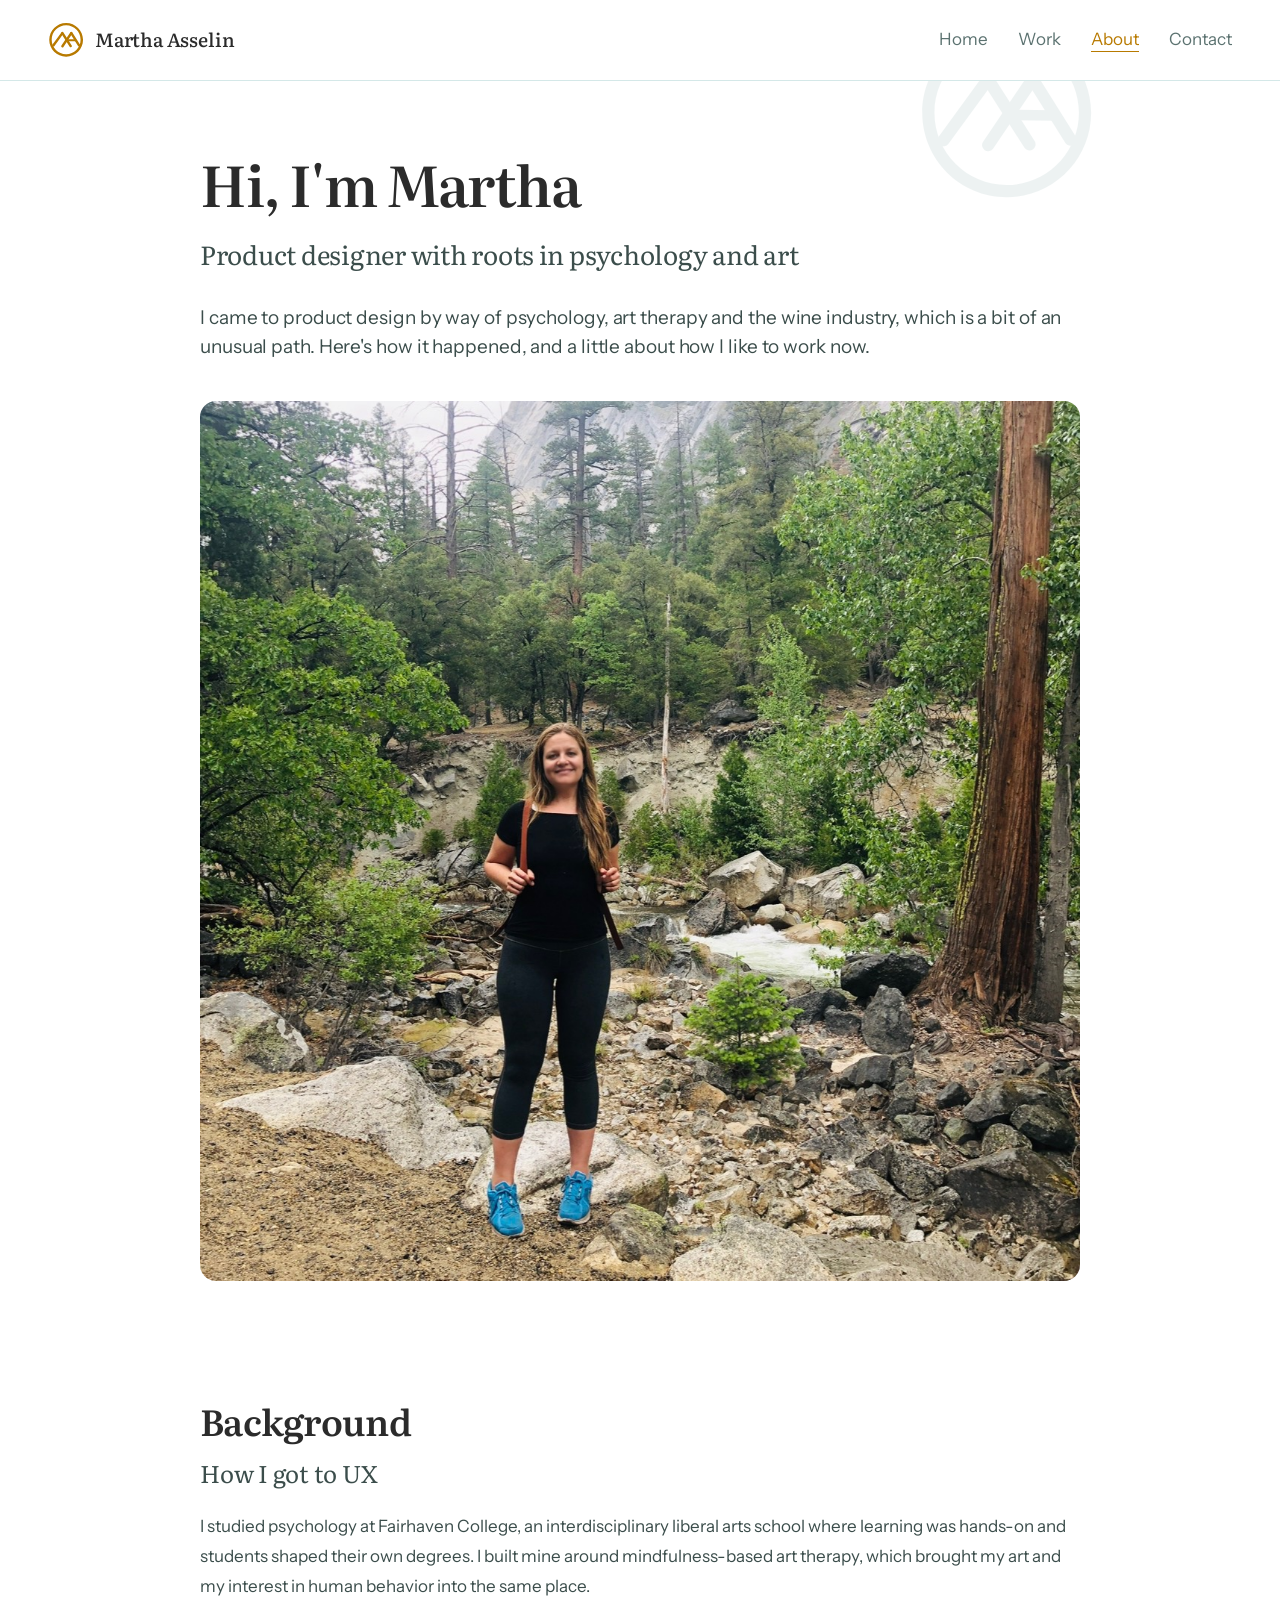
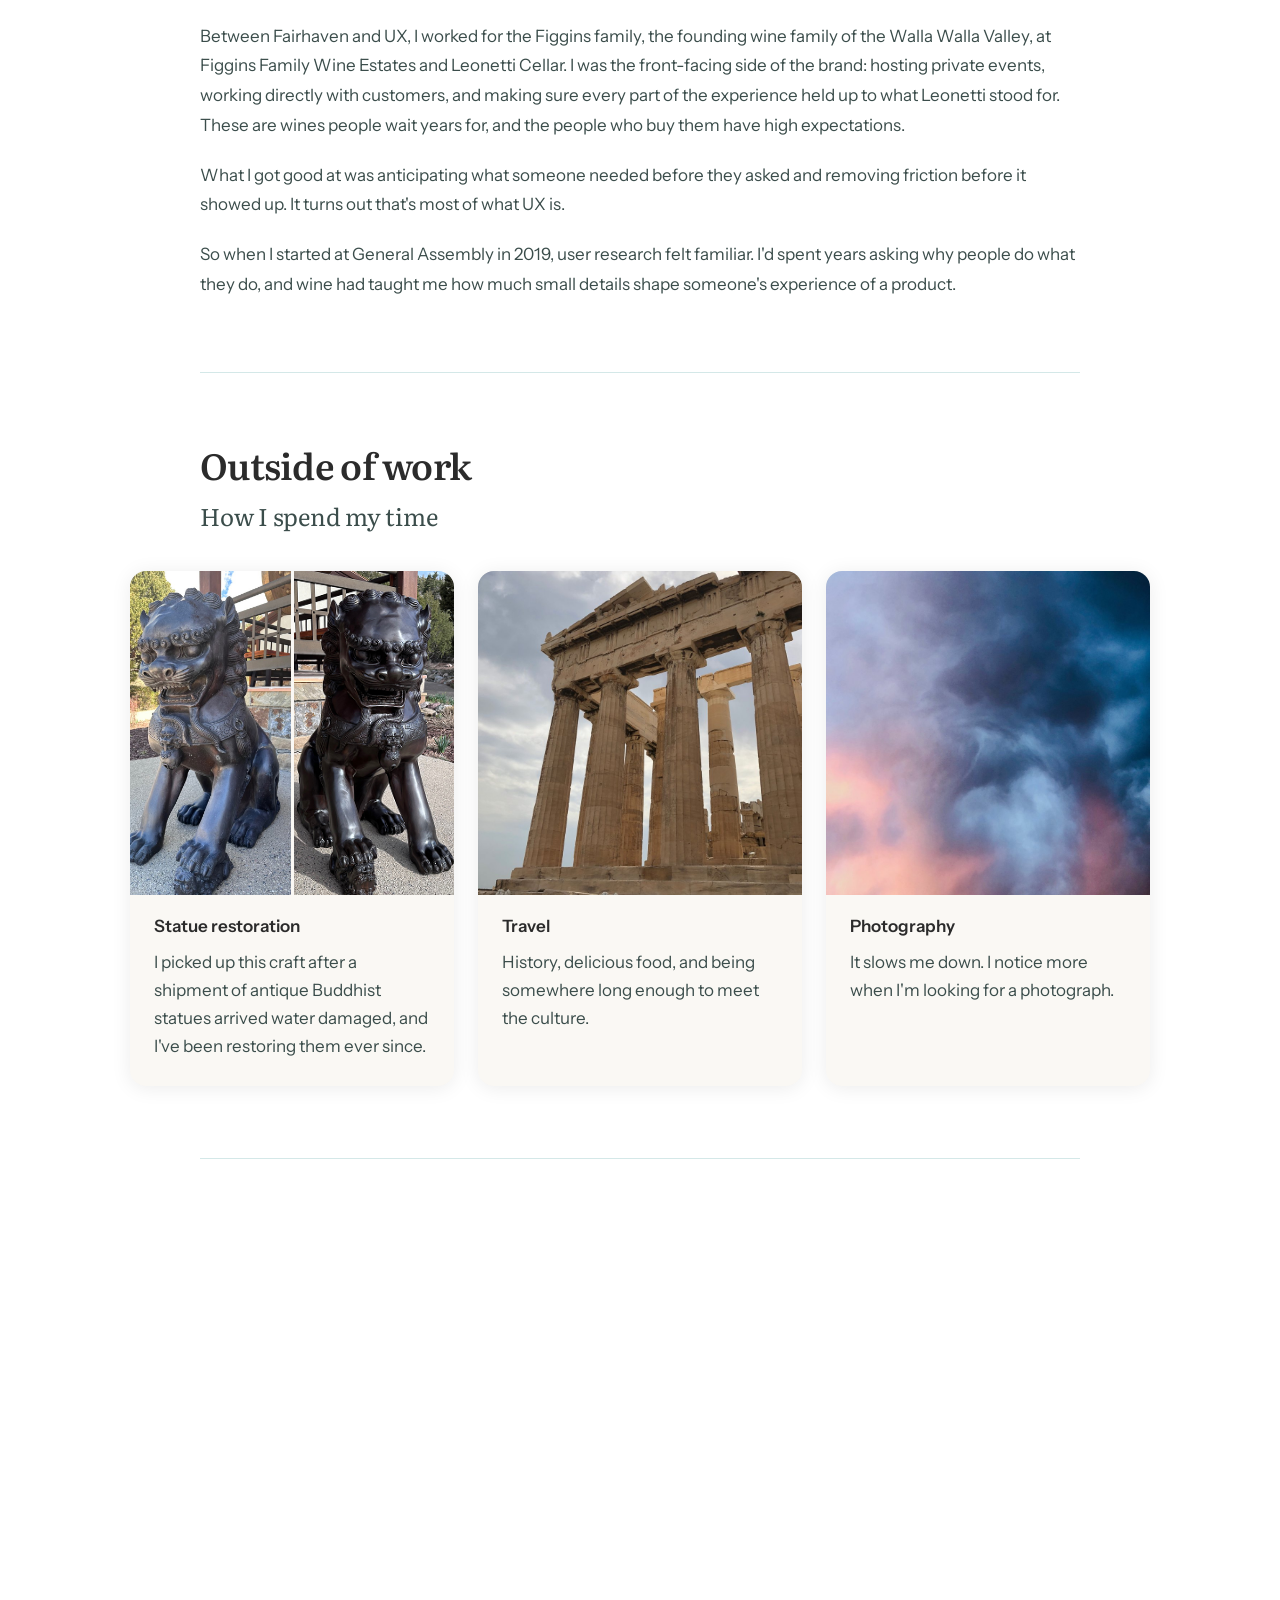
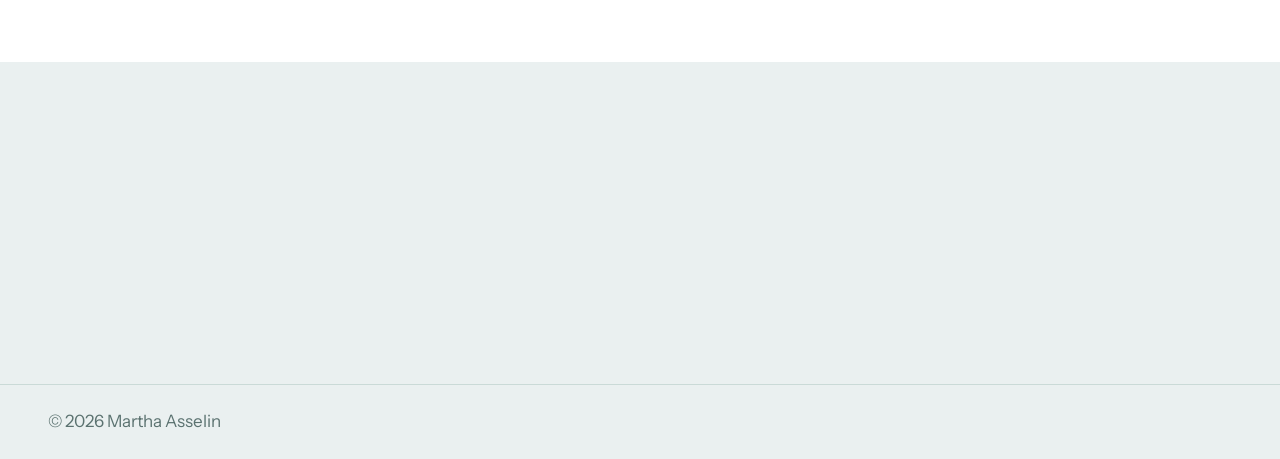
==== commit eda7bcc2: "Increase wc-body bottom margin, bump CSS to v51 Co-Authored-By: Claude Sonnet 4.6 <noreply@anthropic" ====
--- a/about.html
+++ b/about.html
@@ -7,7 +7,7 @@
 <link rel="preconnect" href="https://fonts.googleapis.com">
 <link rel="preconnect" href="https://fonts.gstatic.com" crossorigin>
 <link rel="stylesheet" href="https://fonts.googleapis.com/css2?family=Literata:ital,opsz,wght@0,7..72,400;0,7..72,600;0,7..72,700;1,7..72,400&family=Instrument+Sans:wght@400;500;600&display=swap">
-<link rel="stylesheet" href="assets/css/main.css?v=48">
+<link rel="stylesheet" href="assets/css/main.css?v=51">
 <link rel="icon" type="image/svg+xml" href="favicon.svg">
 <style>
   .outside-grid {
--- a/assets/css/main.css
+++ b/assets/css/main.css
@@ -1089,7 +1089,7 @@
 /* Selected work */
 .work2 { padding-top: 72px; }
 .wc-img { background: #F8F8F8; }
-.wc-body { margin: 0 0 14px; }
+.wc-body { margin: 0 0 18px; }
 .wc-res { margin: 0; font: 400 16px/1.5 var(--sans); color: var(--slate); }
 .wc-res strong { font-weight: 600; color: var(--gold); }
 
@@ -1169,7 +1169,7 @@
 }
 
 /* Case study cards: visible "View case study" link (phones have no hover) */
-.wc-link{display:inline-flex;align-items:center;gap:6px;margin-top:18px;color:var(--teal);font-weight:600;font-size:14px;border-bottom:1px solid var(--teal);padding-bottom:3px;align-self:flex-start;transition:color .2s ease,border-color .2s ease}
+.wc-link{display:inline-flex;align-items:center;gap:7px;margin-top:28px;color:var(--teal);border-bottom:1px solid var(--teal);padding-bottom:3px;align-self:flex-start;transition:color .2s ease,border-color .2s ease}
 .wc-link::after{content:'\2192';display:inline-block;transition:transform .2s ease}
 .wc:hover .wc-link,.wc:active .wc-link{color:var(--gold);border-color:var(--gold)}
 .wc:hover .wc-link::after{transform:translateX(4px)}
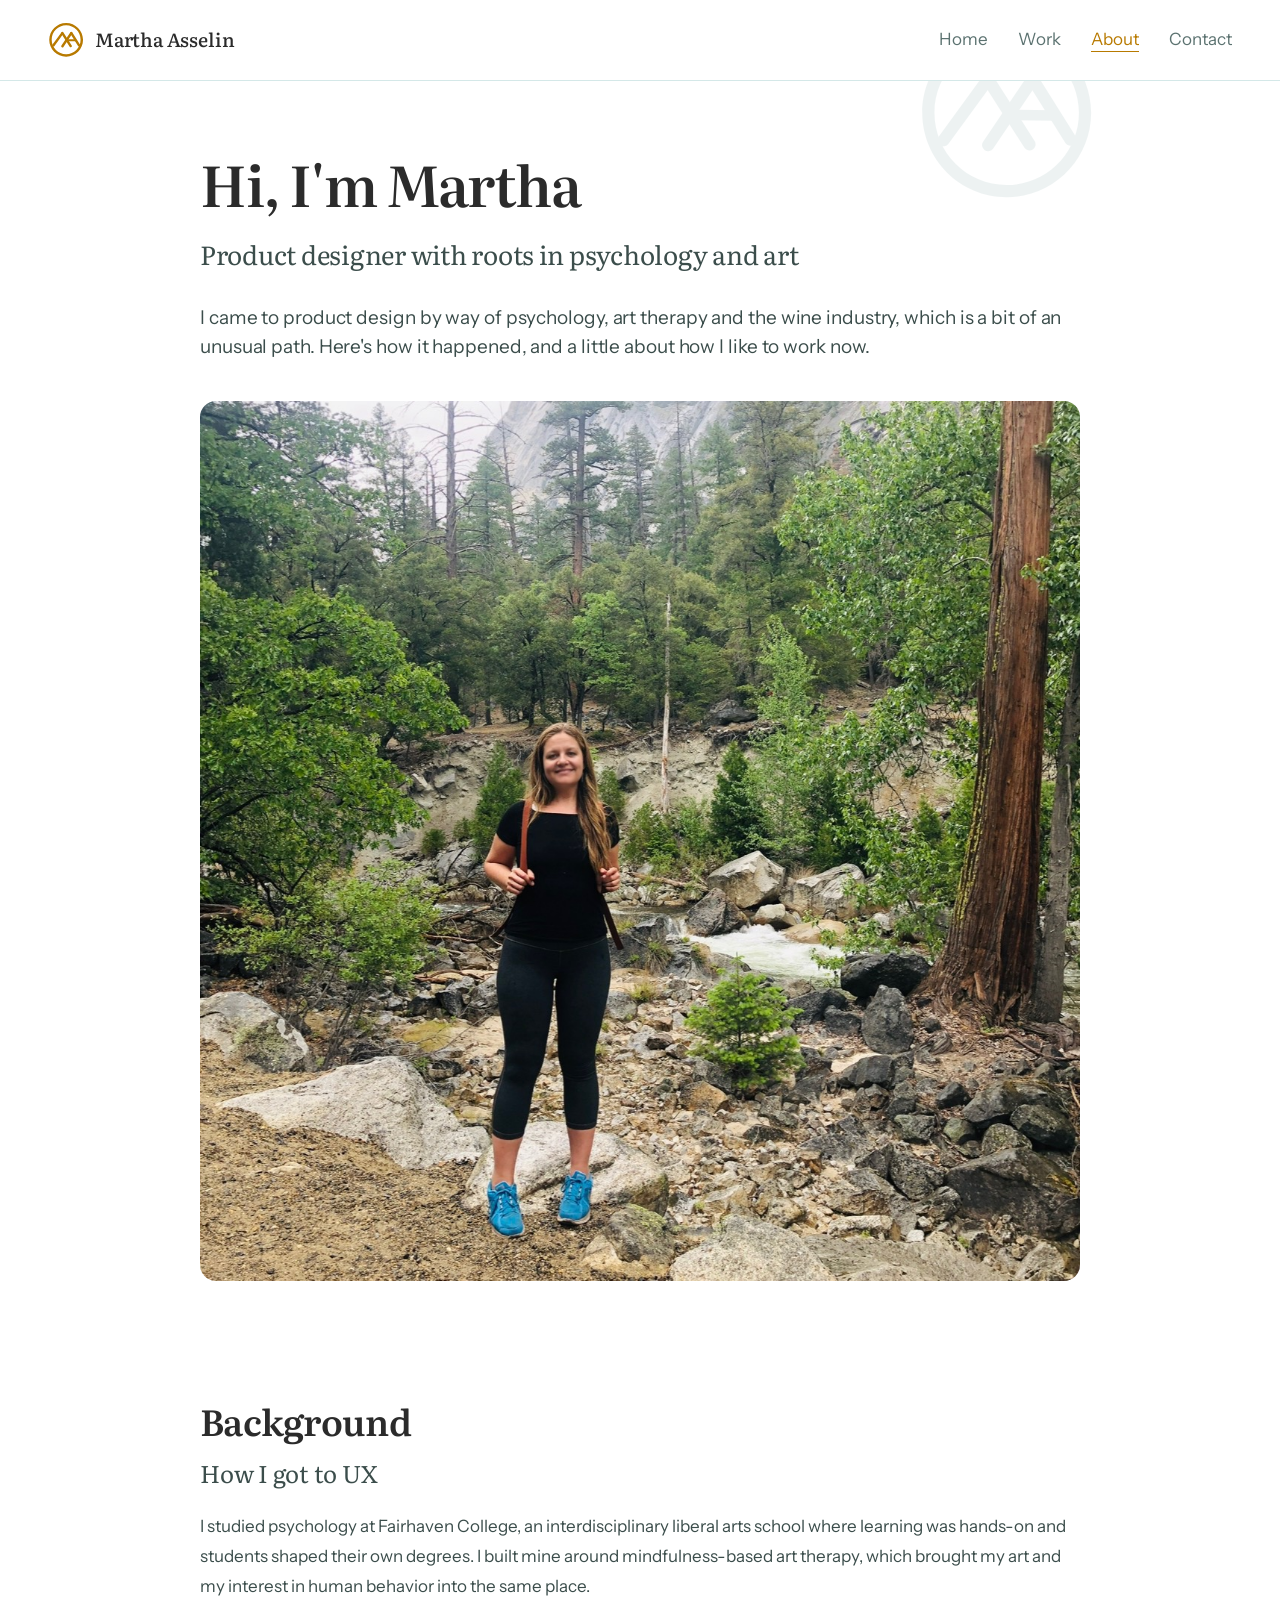
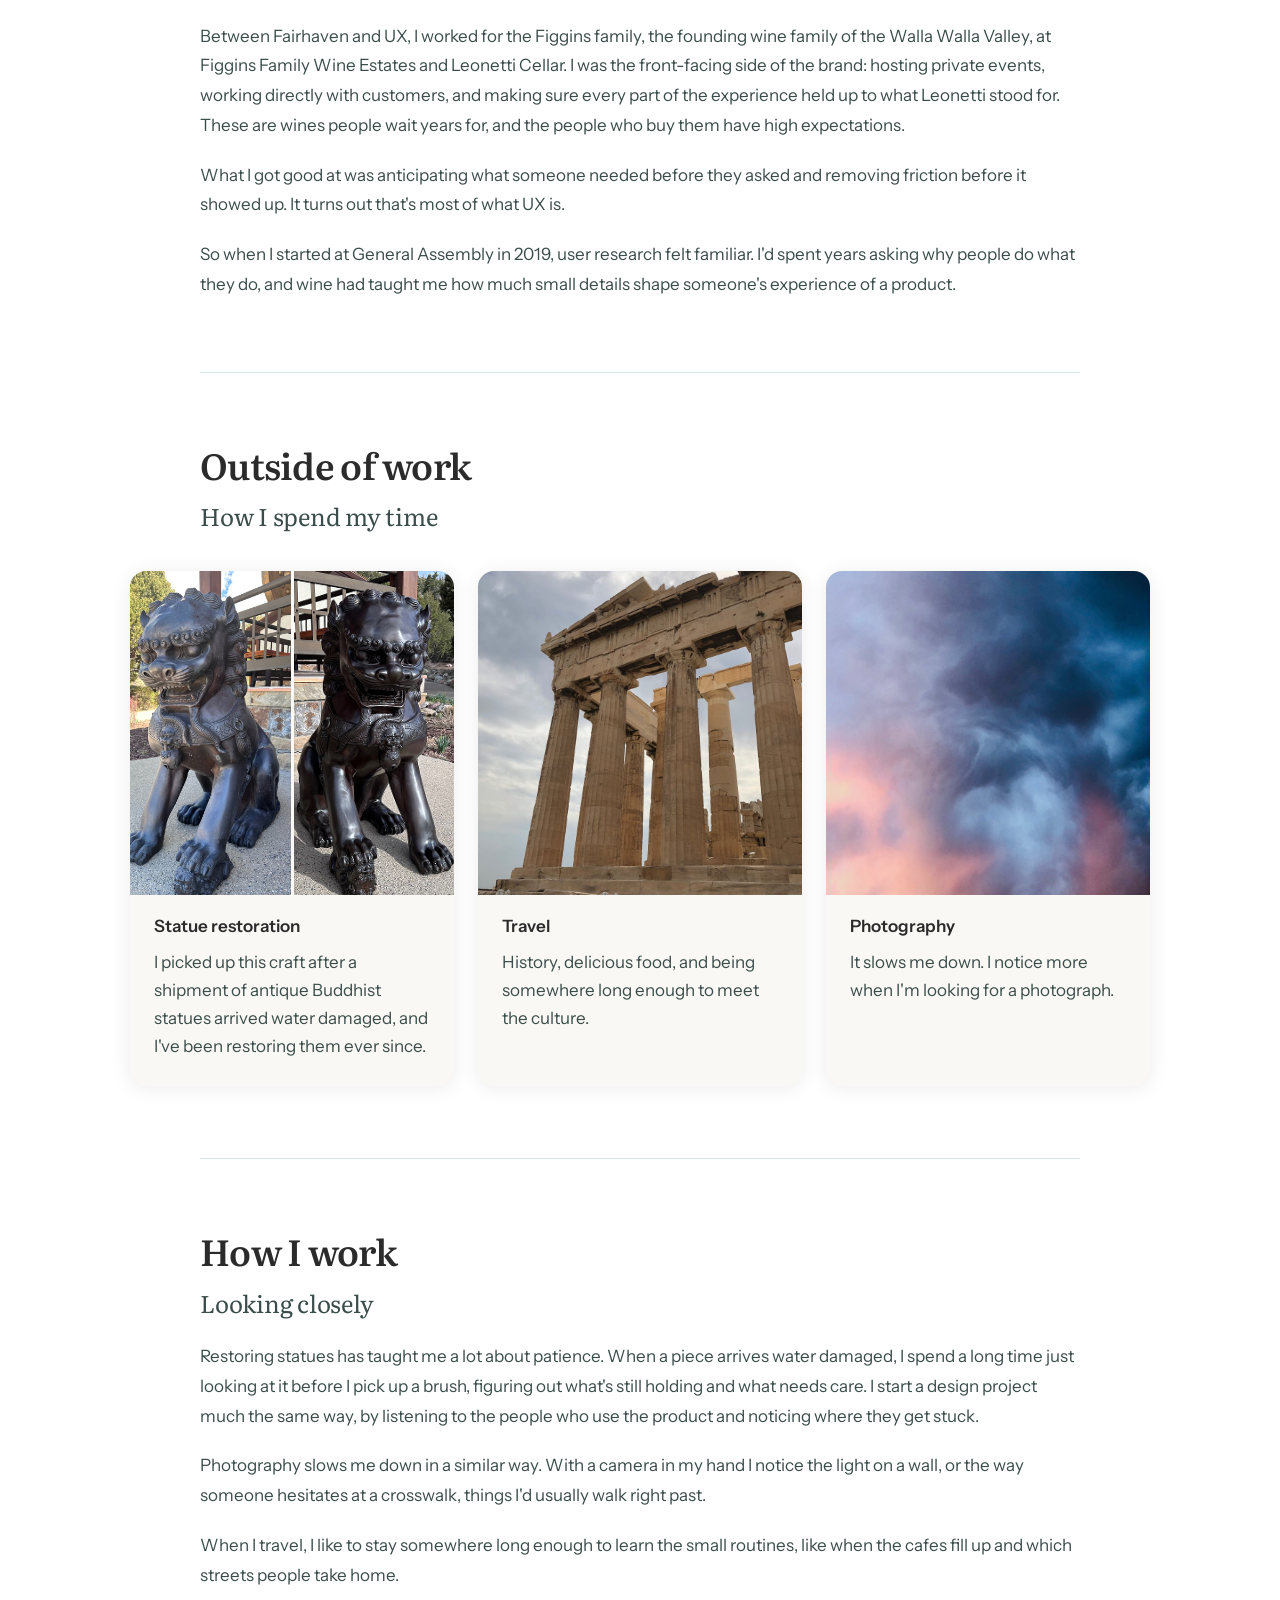
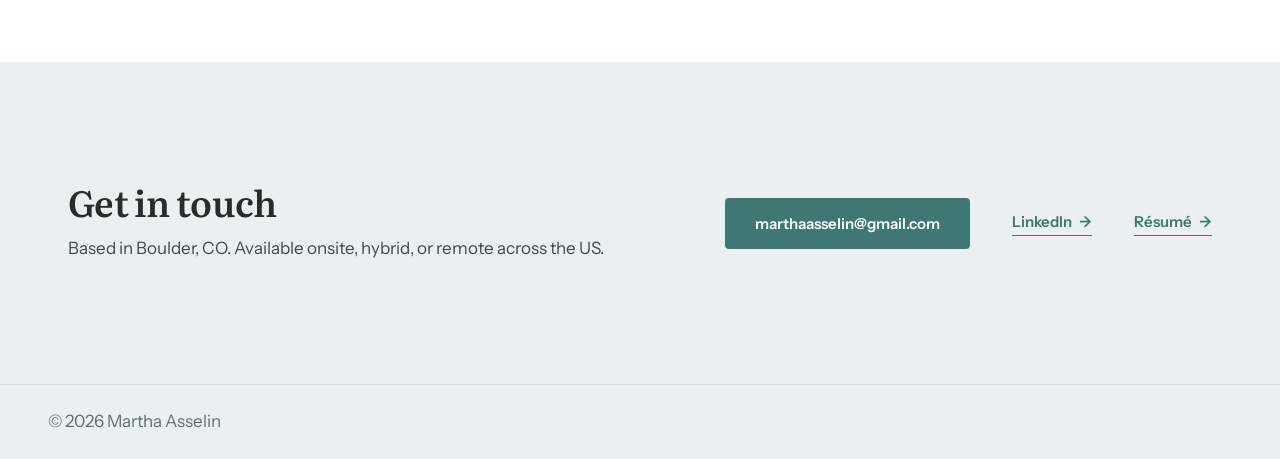
==== commit 7bfc547b: "Split next-case titles into client name and description, update case study order, bump CSS to v52 Co" ====
--- a/about.html
+++ b/about.html
@@ -7,7 +7,7 @@
 <link rel="preconnect" href="https://fonts.googleapis.com">
 <link rel="preconnect" href="https://fonts.gstatic.com" crossorigin>
 <link rel="stylesheet" href="https://fonts.googleapis.com/css2?family=Literata:ital,opsz,wght@0,7..72,400;0,7..72,600;0,7..72,700;1,7..72,400&family=Instrument+Sans:wght@400;500;600&display=swap">
-<link rel="stylesheet" href="assets/css/main.css?v=51">
+<link rel="stylesheet" href="assets/css/main.css?v=52">
 <link rel="icon" type="image/svg+xml" href="favicon.svg">
 <style>
   .outside-grid {
--- a/assets/css/main.css
+++ b/assets/css/main.css
@@ -1173,3 +1173,6 @@
 .wc-link::after{content:'\2192';display:inline-block;transition:transform .2s ease}
 .wc:hover .wc-link,.wc:active .wc-link{color:var(--gold);border-color:var(--gold)}
 .wc:hover .wc-link::after{transform:translateX(4px)}
+
+/* Next case study: client name on one line, project description below */
+.next-desc { color: var(--slate); margin: 6px 0 0; }
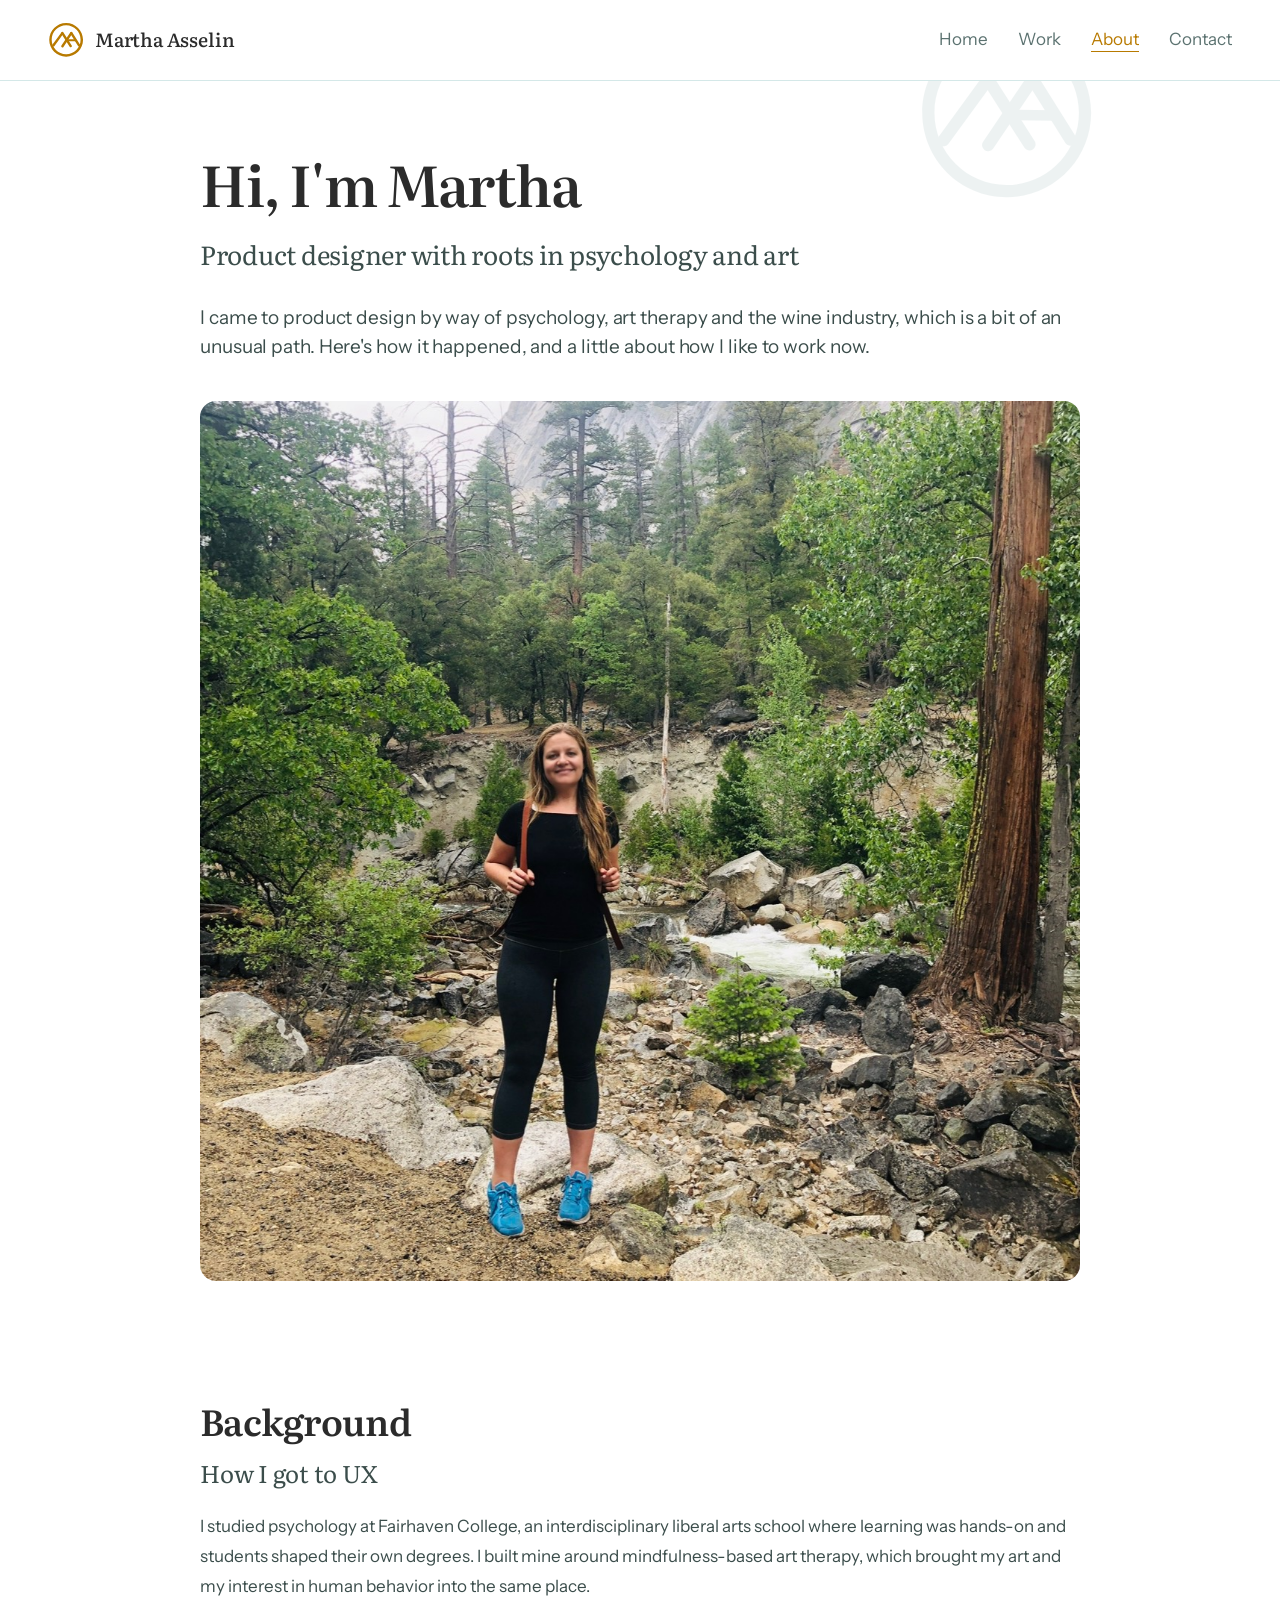
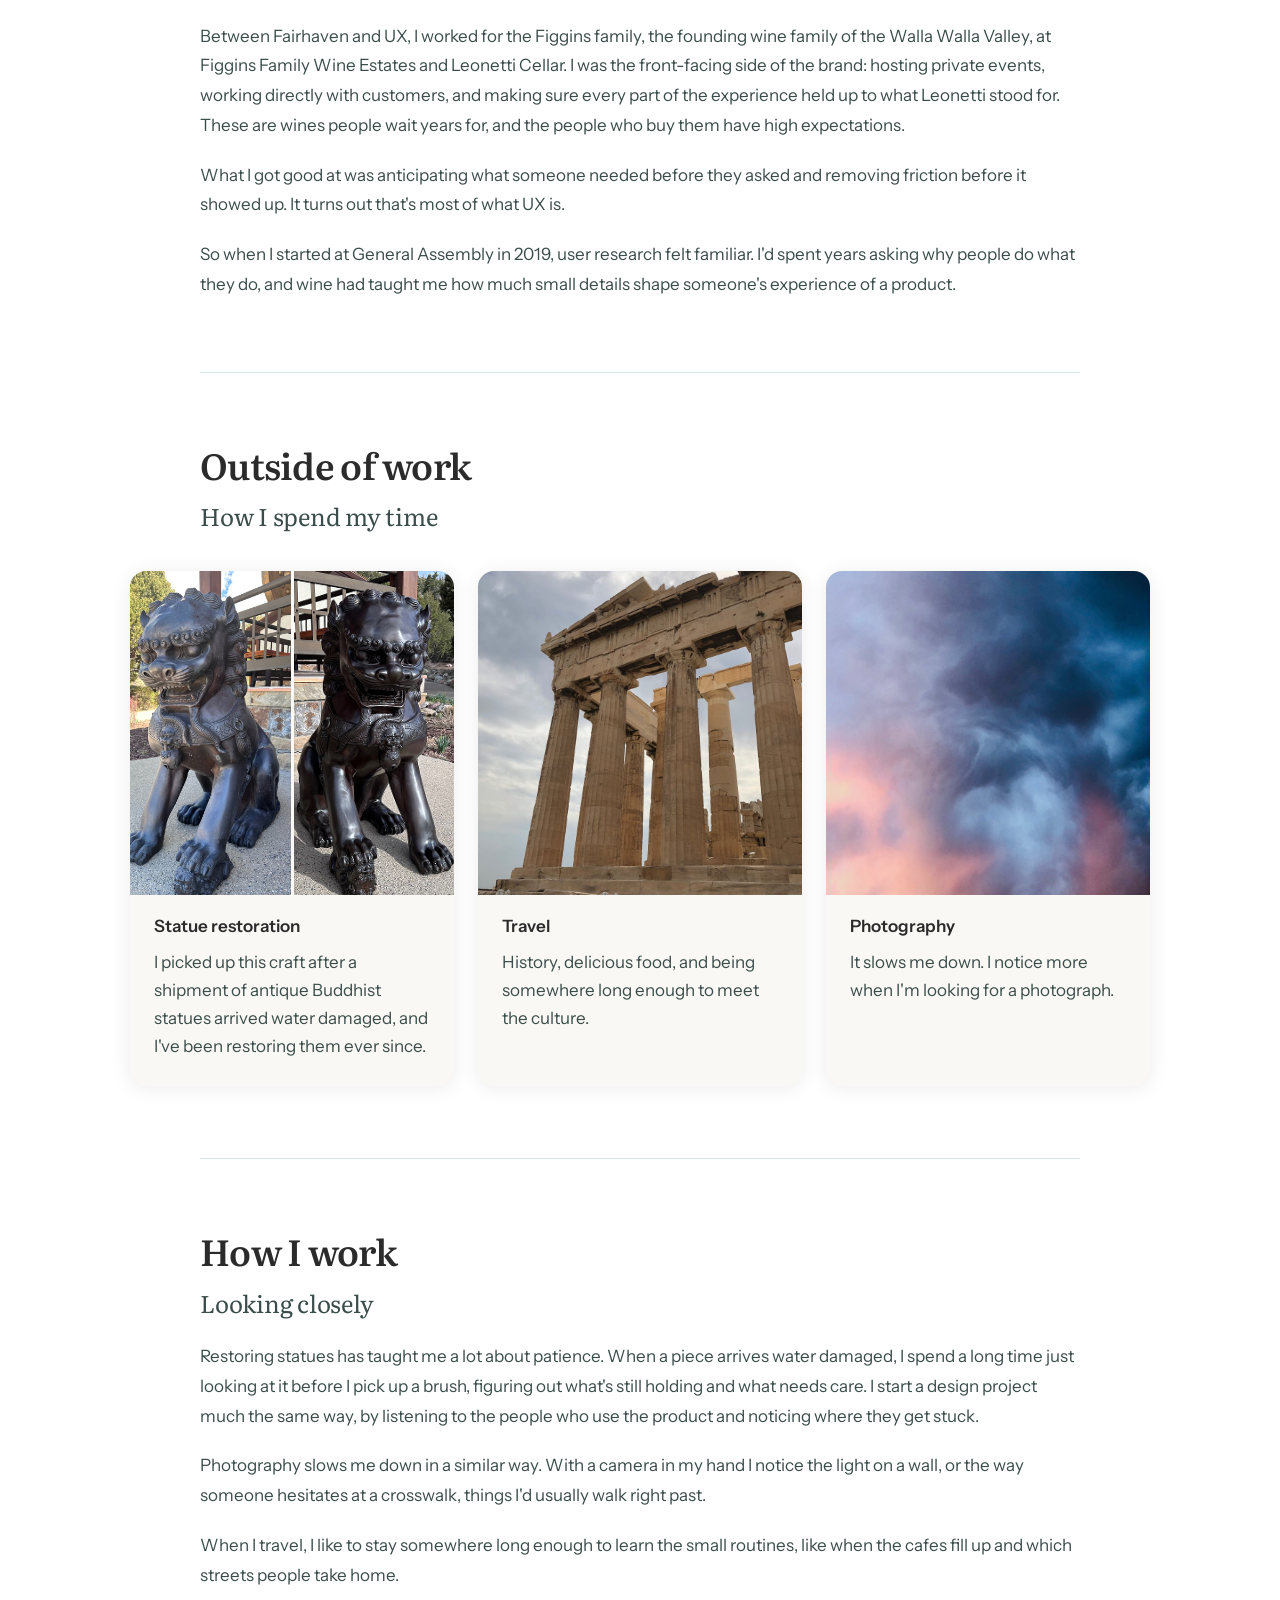
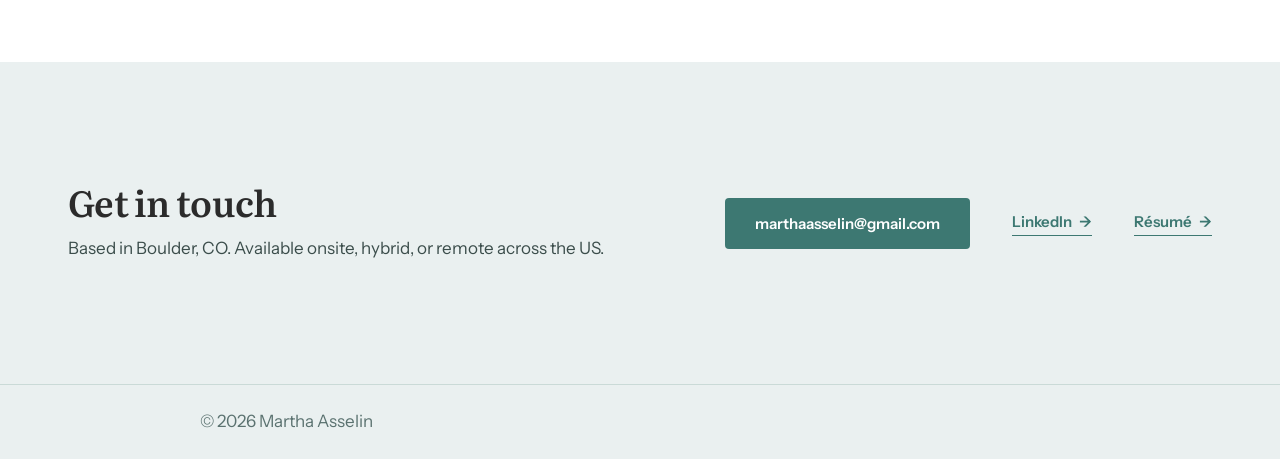
==== commit 25b2d465: "Refine next-case layout and footer alignment, bump CSS to v54 Co-Authored-By: Claude Sonnet 4.6 <nor" ====
--- a/about.html
+++ b/about.html
@@ -7,7 +7,7 @@
 <link rel="preconnect" href="https://fonts.googleapis.com">
 <link rel="preconnect" href="https://fonts.gstatic.com" crossorigin>
 <link rel="stylesheet" href="https://fonts.googleapis.com/css2?family=Literata:ital,opsz,wght@0,7..72,400;0,7..72,600;0,7..72,700;1,7..72,400&family=Instrument+Sans:wght@400;500;600&display=swap">
-<link rel="stylesheet" href="assets/css/main.css?v=52">
+<link rel="stylesheet" href="assets/css/main.css?v=54">
 <link rel="icon" type="image/svg+xml" href="favicon.svg">
 <style>
   .outside-grid {
--- a/assets/css/main.css
+++ b/assets/css/main.css
@@ -1174,5 +1174,14 @@
 .wc:hover .wc-link,.wc:active .wc-link{color:var(--gold);border-color:var(--gold)}
 .wc:hover .wc-link::after{transform:translateX(4px)}
 
-/* Next case study: client name on one line, project description below */
-.next-desc { color: var(--slate); margin: 6px 0 0; }
+/* Next case study: one left column, like the home page cards.
+   Label, client name, description, then the link 28px below. */
+.next-case { flex-direction: column; align-items: flex-start; justify-content: flex-start; gap: 0; }
+.next-desc { color: var(--slate); margin: 4px 0 0; line-height: 1.45; }
+.next-link { margin-top: 28px; }
+
+/* Footer text lines up with the page content column on about and case study pages */
+@media (min-width: 769px) {
+  footer { padding-left: max(var(--gutter), calc((100% - var(--max)) / 2 + var(--case-gutter)));
+           padding-right: max(var(--gutter), calc((100% - var(--max)) / 2 + var(--case-gutter))); }
+}
